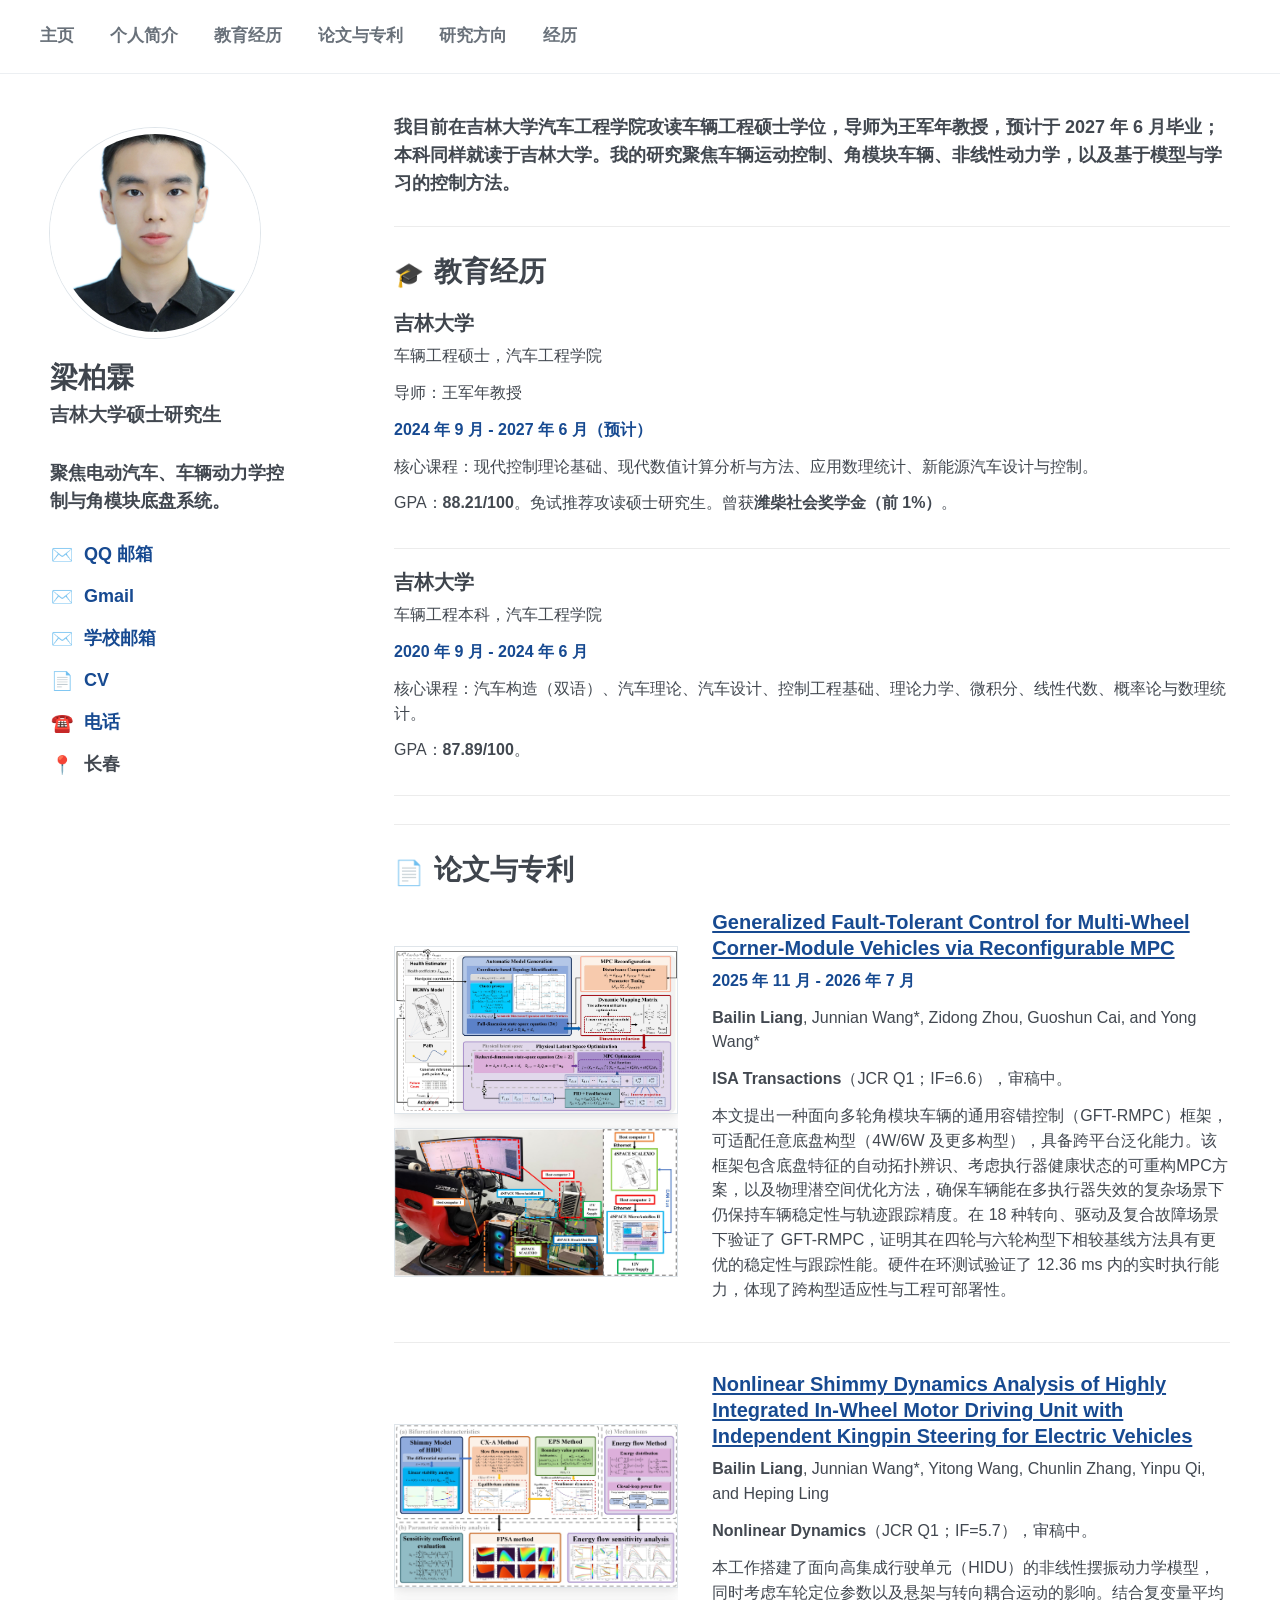
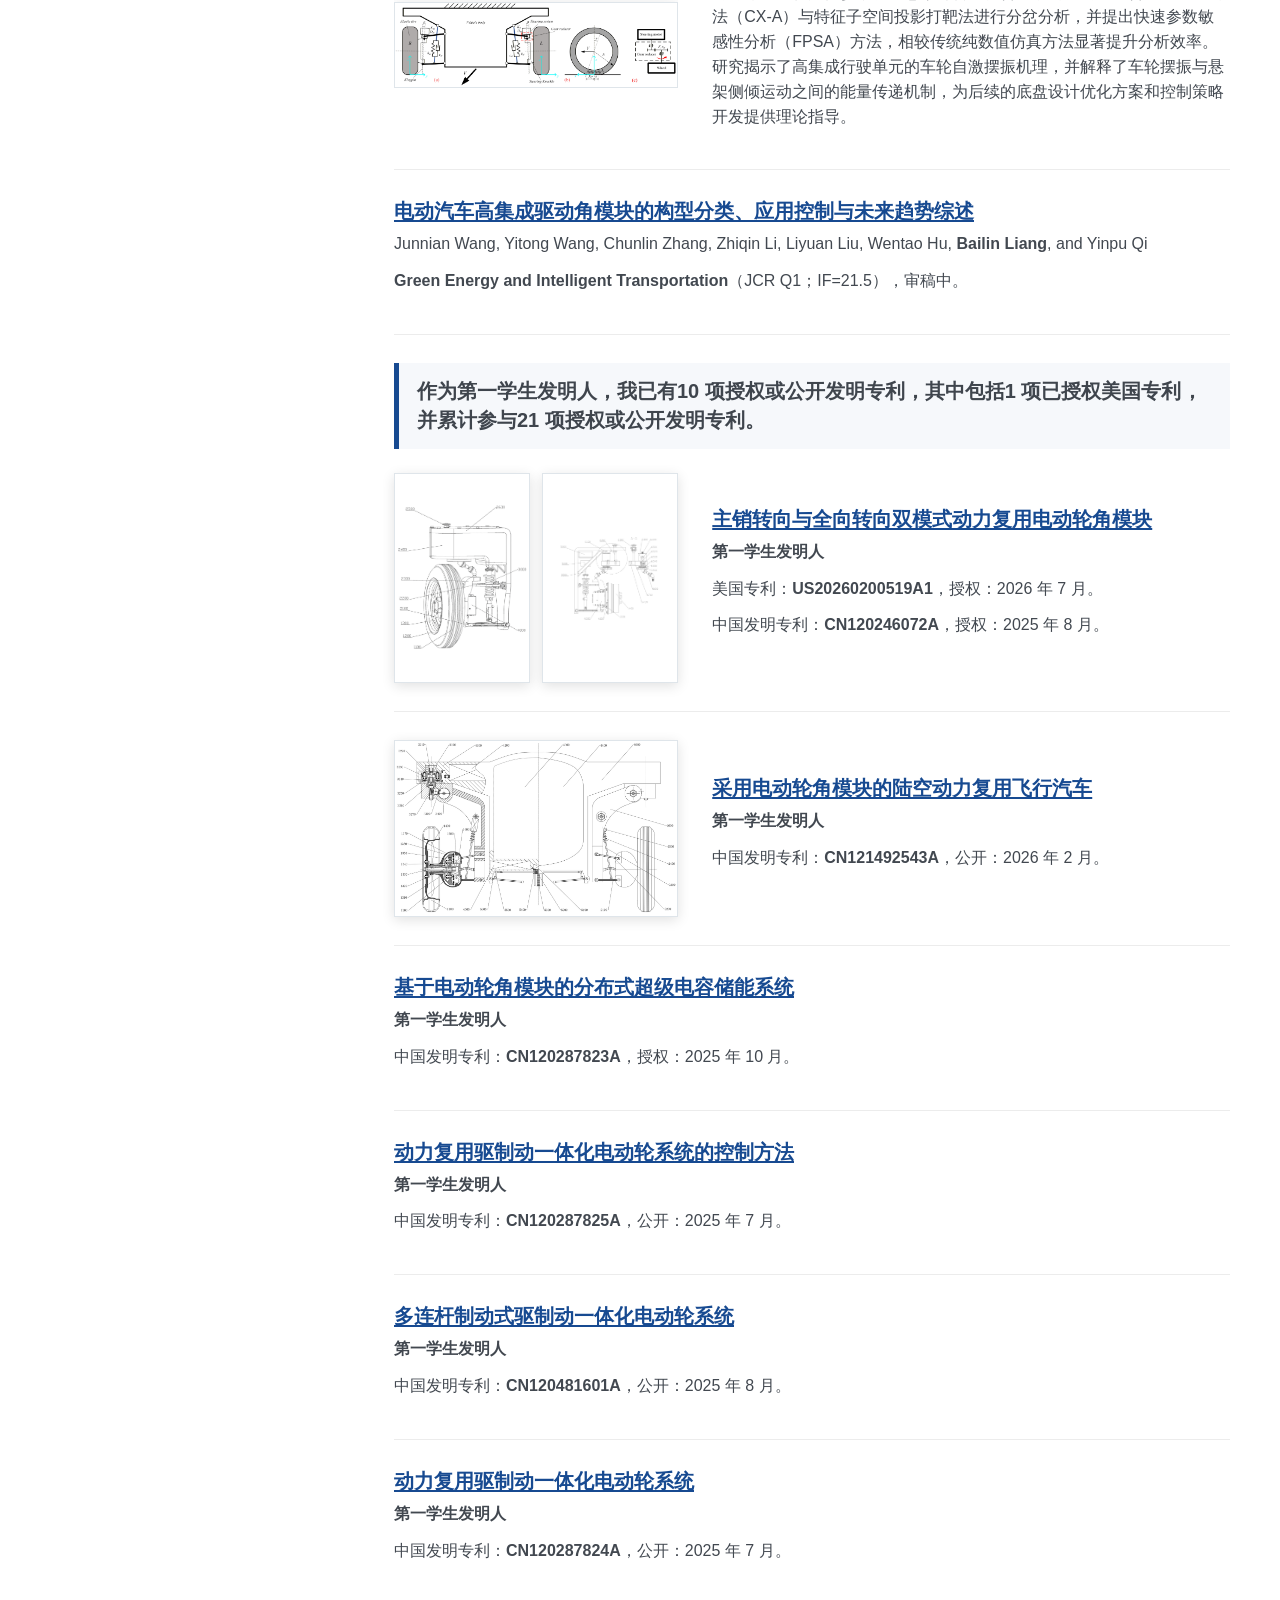
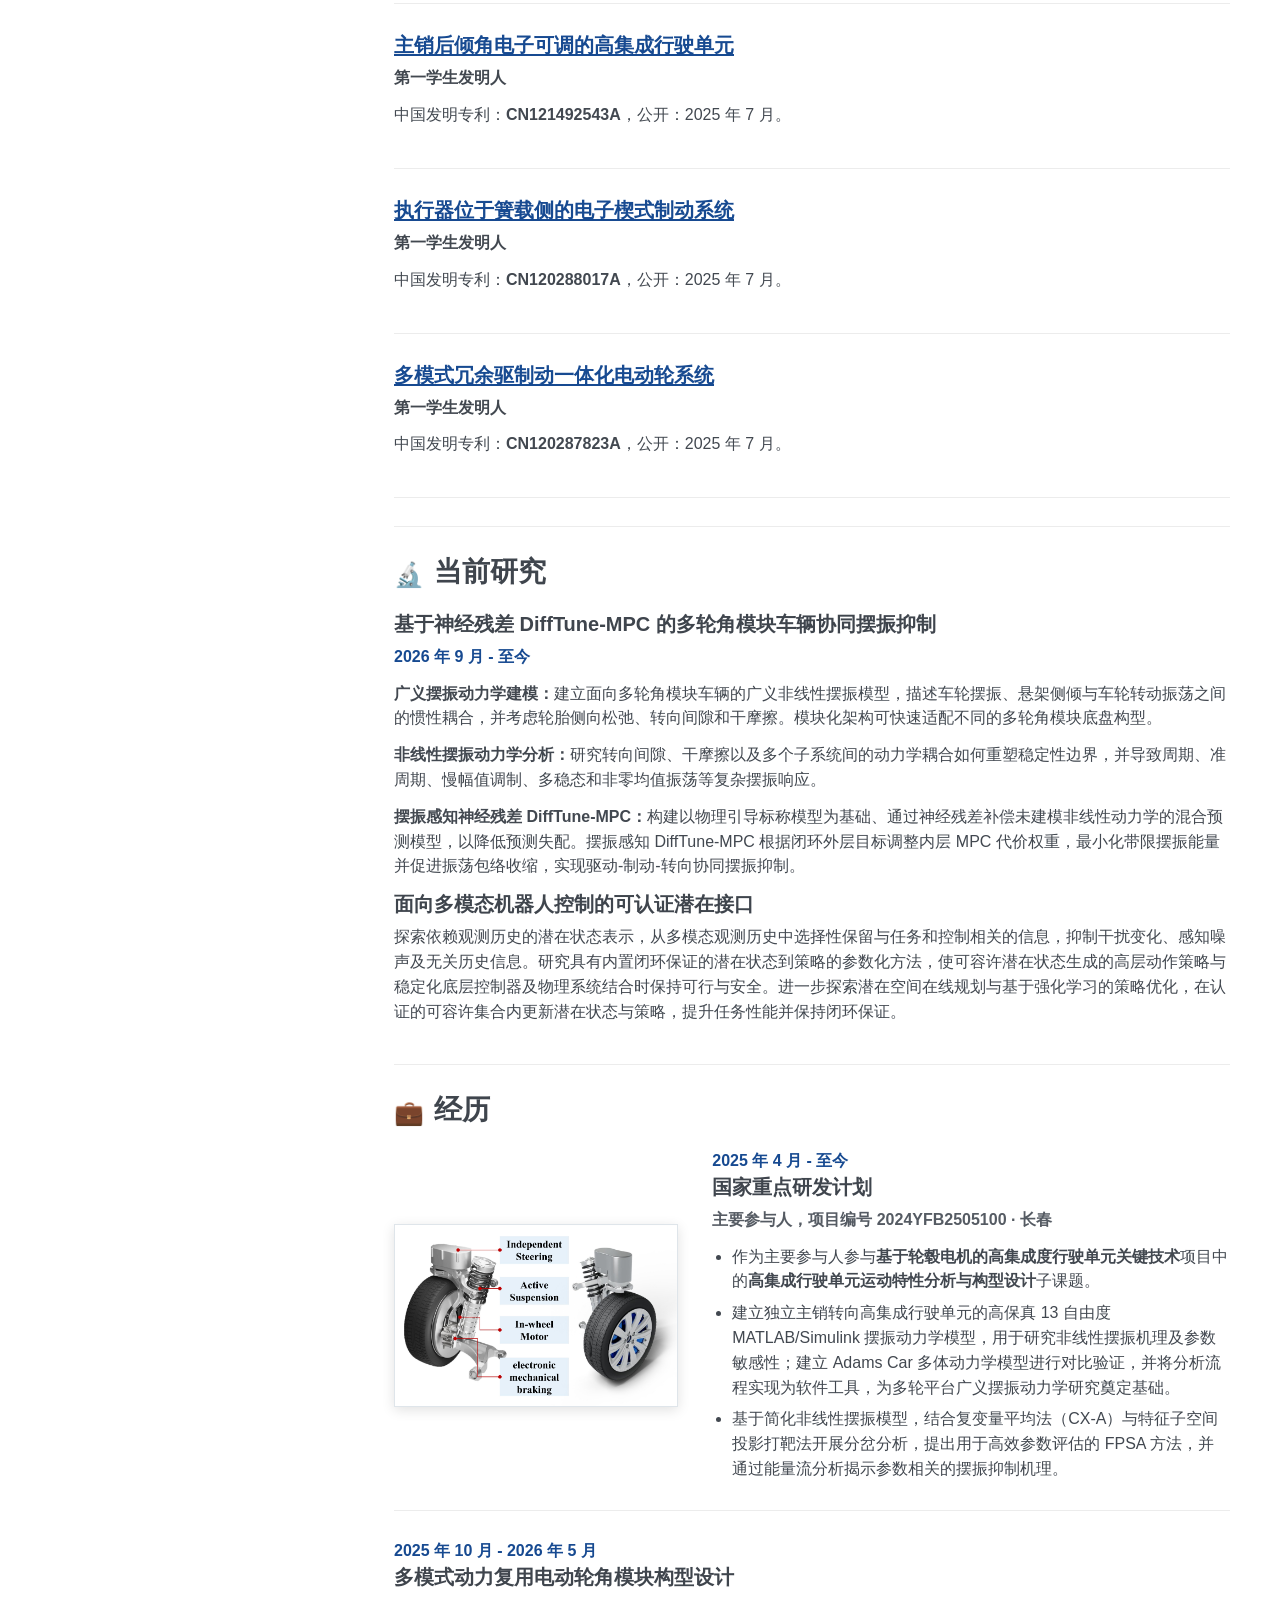
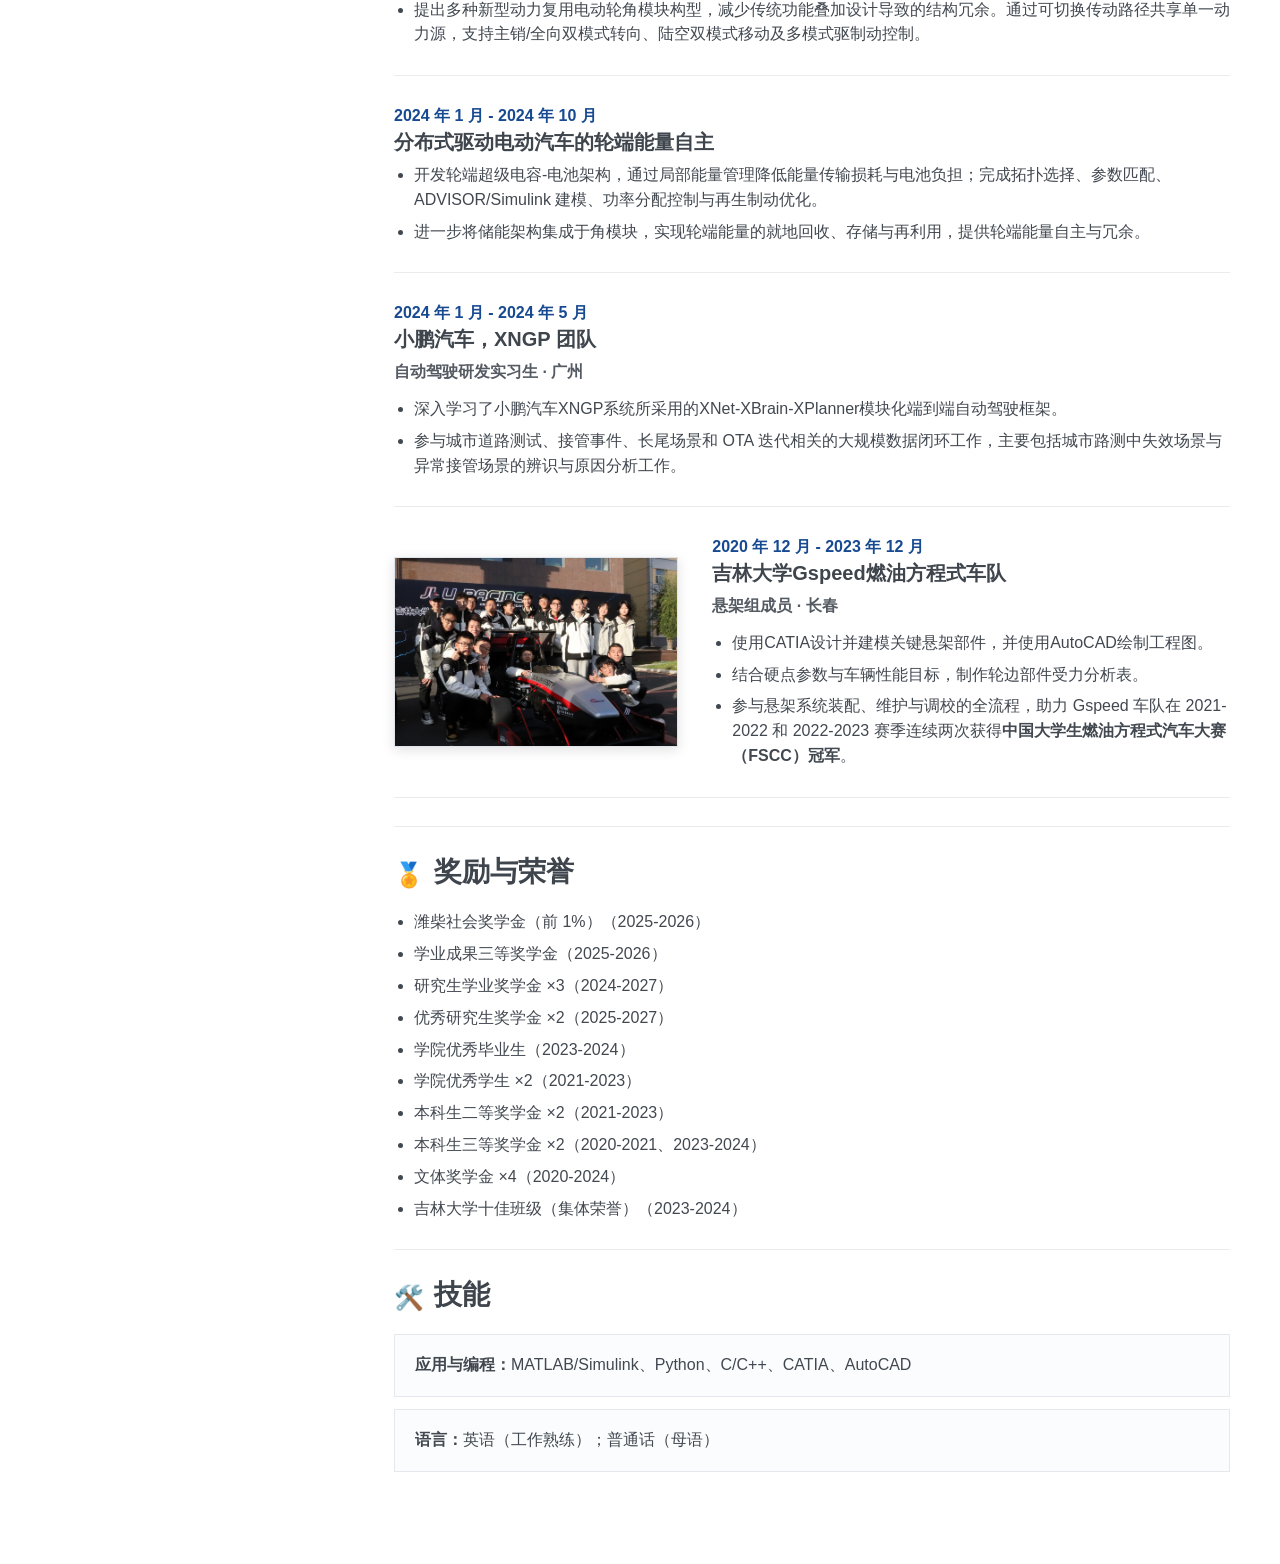
==== index_zh.html @ 4f9471bc "Sync Chinese homepage with formal CV" ====
<!DOCTYPE html>
<html lang="zh-CN">
<head>
  <meta charset="utf-8">
  <meta name="description" content="Bailin Liang 的中文学术简历">
  <meta name="keywords" content="梁柏霖, 吉林大学, 车辆工程, 电动汽车, 车辆动力学, 角模块, 运动控制">
  <meta name="viewport" content="width=device-width, initial-scale=1">
  <title>梁柏霖 - 中文简历</title>
  <link rel="stylesheet" type="text/css" href="stylesheet.css?v=experience-20260608">
</head>

<body>
  <nav class="top-nav" aria-label="主导航">
    <a class="nav-home" href="#">主页</a>
    <a href="#about">个人简介</a>
    <a href="#education">教育经历</a>
    <a href="#publications">论文与专利</a>
    <a href="#research">研究方向</a>
    <a href="#experience">经历</a>
  </nav>

  <main class="page-shell">
    <aside class="sidebar">
      <img class="profile-photo" src="photo/bailin_liang.png" alt="Bailin Liang 个人照片" data-image-slot="profile-photo">

      <h1>梁柏霖</h1>
      <p class="role">吉林大学硕士研究生</p>

      <p class="focus">
        聚焦电动汽车、车辆动力学控制与角模块底盘系统。
      </p>

      <ul class="contact-list">
        <li><span class="contact-icon">&#9993;&#65039;</span><a href="mailto:3114044747@qq.com">QQ 邮箱</a></li>
        <li><span class="contact-icon">&#9993;&#65039;</span><a href="mailto:sha593609@gmail.com">Gmail</a></li>
        <li><span class="contact-icon">&#9993;&#65039;</span><a href="mailto:liangbl24@jlu.edu.cn">学校邮箱</a></li>
        <li><span class="contact-icon">&#128196;</span><a href="Bailin_Liang_CV.pdf?v=20261029" target="_blank" rel="noopener">CV</a></li>
        <li><span class="contact-icon">&#9742;&#65039;</span><a href="tel:+8618038756869">电话</a></li>
        <li><span class="contact-icon">&#128205;</span>长春</li>
      </ul>
    </aside>

    <section class="content">
      <section id="about" class="intro-section">
        <p>
          我目前在吉林大学汽车工程学院攻读车辆工程硕士学位，导师为王军年教授，预计于 2027 年 6 月毕业；本科同样就读于吉林大学。我的研究聚焦车辆运动控制、角模块车辆、非线性动力学，以及基于模型与学习的控制方法。
        </p>
      </section>

      <section id="education" class="section-block">
        <h2><span class="section-icon">&#127891;</span>教育经历</h2>

        <div class="education-item">
          <h3>吉林大学</h3>
          <p>车辆工程硕士，汽车工程学院</p>
          <p>导师：王军年教授</p>
          <p class="timeline-date">2024 年 9 月 - 2027 年 6 月（预计）</p>
          <p>核心课程：现代控制理论基础、现代数值计算分析与方法、应用数理统计、新能源汽车设计与控制。</p>
          <p>
            GPA：<strong>88.21/100</strong>。免试推荐攻读硕士研究生。曾获<strong>潍柴社会奖学金（前 1%）</strong>。
          </p>
        </div>

        <div class="education-item">
          <h3>吉林大学</h3>
          <p>车辆工程本科，汽车工程学院</p>
          <p class="timeline-date">2020 年 9 月 - 2024 年 6 月</p>
          <p>核心课程：汽车构造（双语）、汽车理论、汽车设计、控制工程基础、理论力学、微积分、线性代数、概率论与数理统计。</p>
          <p>
            GPA：<strong>87.89/100</strong>。
          </p>
        </div>
      </section>

      <section id="publications" class="section-block">
        <h2><span class="section-icon">&#128196;</span>论文与专利</h2>

        <article class="publication-item">
          <div class="publication-media paper-figure-set" data-image-slot="paper-preview">
            <img class="media-asset paper-figure-primary" src="photo/Generalized Fault-Tolerant Control for Multi-Wheel Corner-Module Vehicles via Reconfigurable MPC1.jpg" alt="广义容错控制论文主图预览">
            <img class="media-asset paper-figure-secondary" src="photo/Generalized Fault-Tolerant Control for Multi-Wheel Corner-Module Vehicles via Reconfigurable MPC2.jpg" alt="广义容错控制论文辅助图预览">
          </div>
          <div class="publication-body">
            <h3>Generalized Fault-Tolerant Control for Multi-Wheel Corner-Module Vehicles via Reconfigurable MPC</h3>
            <p class="timeline-date">2025 年 11 月 - 2026 年 7 月</p>
            <p><strong>Bailin Liang</strong>, Junnian Wang*, Zidong Zhou, Guoshun Cai, and Yong Wang*</p>
            <p>
              <strong>ISA Transactions</strong>（JCR Q1；IF=6.6），审稿中。
            </p>
            <p>
              本文提出一种面向多轮角模块车辆的通用容错控制（GFT-RMPC）框架，可适配任意底盘构型（4W/6W 及更多构型），具备跨平台泛化能力。该框架包含底盘特征的自动拓扑辨识、考虑执行器健康状态的可重构MPC方案，以及物理潜空间优化方法，确保车辆能在多执行器失效的复杂场景下仍保持车辆稳定性与轨迹跟踪精度。在 18 种转向、驱动及复合故障场景下验证了 GFT-RMPC，证明其在四轮与六轮构型下相较基线方法具有更优的稳定性与跟踪性能。硬件在环测试验证了 12.36 ms 内的实时执行能力，体现了跨构型适应性与工程可部署性。
            </p>
          </div>
        </article>

        <article class="publication-item">
          <div class="publication-media paper-figure-set" data-image-slot="paper-preview-shimmy">
            <img class="media-asset paper-figure-primary" src="photo/Nonlinear Shimmy Analysis of Highly Integrated In-Wheel Motor Driving Unit with Independent Kingpin Steering for Electric Vehicles1.jpg" alt="非线性摆振分析论文主图预览">
            <img class="media-asset paper-figure-secondary" src="photo/Nonlinear Shimmy Analysis of Highly Integrated In-Wheel Motor Driving Unit with Independent Kingpin Steering for Electric Vehicles2.jpg" alt="非线性摆振分析论文辅助图预览">
          </div>
          <div class="publication-body">
            <h3>Nonlinear Shimmy Dynamics Analysis of Highly Integrated In-Wheel Motor Driving Unit with Independent Kingpin Steering for Electric Vehicles</h3>
            <p><strong>Bailin Liang</strong>, Junnian Wang*, Yitong Wang, Chunlin Zhang, Yinpu Qi, and Heping Ling</p>
            <p>
              <strong>Nonlinear Dynamics</strong>（JCR Q1；IF=5.7），审稿中。
            </p>
            <p>
              本工作搭建了面向高集成行驶单元（HIDU）的非线性摆振动力学模型，同时考虑车轮定位参数以及悬架与转向耦合运动的影响。结合复变量平均法（CX-A）与特征子空间投影打靶法进行分岔分析，并提出快速参数敏感性分析（FPSA）方法，相较传统纯数值仿真方法显著提升分析效率。研究揭示了高集成行驶单元的车轮自激摆振机理，并解释了车轮摆振与悬架侧倾运动之间的能量传递机制，为后续的底盘设计优化方案和控制策略开发提供理论指导。
            </p>
          </div>
        </article>

        <article class="publication-item text-only">
          <div class="publication-body">
            <h3>电动汽车高集成驱动角模块的构型分类、应用控制与未来趋势综述</h3>
            <p>Junnian Wang, Yitong Wang, Chunlin Zhang, Zhiqin Li, Liyuan Liu, Wentao Hu, <strong>Bailin Liang</strong>, and Yinpu Qi</p>
            <p>
              <strong>Green Energy and Intelligent Transportation</strong>（JCR Q1；IF=21.5），审稿中。
            </p>
          </div>
        </article>

        <p class="patent-highlight">
          作为<strong>第一学生发明人</strong>，我已有<strong>10 项授权或公开发明专利</strong>，其中包括<strong>1 项已授权美国专利</strong>，
          并累计参与<strong>21 项授权或公开发明专利</strong>。
        </p>

        <article class="publication-item">
          <div class="publication-media patent-figure-pair" data-image-slot="patent-wheel-module">
            <img class="media-asset" src="photo/patent1.png" alt="主销转向与全向转向双模式动力复用电动轮角模块专利图">
            <img class="media-asset" src="photo/patent1_1.jpg" alt="主销转向与全向转向双模式动力复用电动轮角模块专利辅助图">
          </div>
          <div class="publication-body">
            <h3>主销转向与全向转向双模式动力复用电动轮角模块</h3>
            <p><strong>第一学生发明人</strong></p>
            <p>美国专利：<strong>US20260200519A1</strong>，授权：2026 年 7 月。</p>
            <p>中国发明专利：<strong>CN120246072A</strong>，授权：2025 年 8 月。</p>
          </div>
        </article>

        <article class="publication-item">
          <img class="publication-media media-asset" src="photo/patent2_web.jpg" alt="采用电动轮角模块的陆空动力复用飞行汽车专利图" data-image-slot="patent-corner-module">
          <div class="publication-body">
            <h3>采用电动轮角模块的陆空动力复用飞行汽车</h3>
            <p><strong>第一学生发明人</strong></p>
            <p>中国发明专利：<strong>CN121492543A</strong>，公开：2026 年 2 月。</p>
          </div>
        </article>
        <article class="publication-item text-only">
          <div class="publication-body">
            <h3>基于电动轮角模块的分布式超级电容储能系统</h3>
            <p><strong>第一学生发明人</strong></p>
            <p>中国发明专利：<strong>CN120287823A</strong>，授权：2025 年 10 月。</p>
          </div>
        </article>

        <article class="publication-item text-only">
          <div class="publication-body">
            <h3>动力复用驱制动一体化电动轮系统的控制方法</h3>
            <p><strong>第一学生发明人</strong></p>
            <p>中国发明专利：<strong>CN120287825A</strong>，公开：2025 年 7 月。</p>
          </div>
        </article>

        <article class="publication-item text-only">
          <div class="publication-body">
            <h3>多连杆制动式驱制动一体化电动轮系统</h3>
            <p><strong>第一学生发明人</strong></p>
            <p>中国发明专利：<strong>CN120481601A</strong>，公开：2025 年 8 月。</p>
          </div>
        </article>

        <article class="publication-item text-only">
          <div class="publication-body">
            <h3>动力复用驱制动一体化电动轮系统</h3>
            <p><strong>第一学生发明人</strong></p>
            <p>中国发明专利：<strong>CN120287824A</strong>，公开：2025 年 7 月。</p>
          </div>
        </article>

        <article class="publication-item text-only">
          <div class="publication-body">
            <h3>主销后倾角电子可调的高集成行驶单元</h3>
            <p><strong>第一学生发明人</strong></p>
            <p>中国发明专利：<strong>CN121492543A</strong>，公开：2025 年 7 月。</p>
          </div>
        </article>

        <article class="publication-item text-only">
          <div class="publication-body">
            <h3>执行器位于簧载侧的电子楔式制动系统</h3>
            <p><strong>第一学生发明人</strong></p>
            <p>中国发明专利：<strong>CN120288017A</strong>，公开：2025 年 7 月。</p>
          </div>
        </article>

        <article class="publication-item text-only">
          <div class="publication-body">
            <h3>多模式冗余驱制动一体化电动轮系统</h3>
            <p><strong>第一学生发明人</strong></p>
            <p>中国发明专利：<strong>CN120287823A</strong>，公开：2025 年 7 月。</p>
          </div>
        </article>
      </section>

      <section id="research" class="section-block">
        <h2><span class="section-icon">&#128300;</span>当前研究</h2>
        <article class="research-feature text-only">
          <div class="research-body">
            <article class="research-entry">
              <h3>基于神经残差 DiffTune-MPC 的多轮角模块车辆协同摆振抑制</h3>
              <p class="timeline-date">2026 年 9 月 - 至今</p>
              <p><strong>广义摆振动力学建模：</strong>建立面向多轮角模块车辆的广义非线性摆振模型，描述车轮摆振、悬架侧倾与车轮转动振荡之间的惯性耦合，并考虑轮胎侧向松弛、转向间隙和干摩擦。模块化架构可快速适配不同的多轮角模块底盘构型。</p>
              <p><strong>非线性摆振动力学分析：</strong>研究转向间隙、干摩擦以及多个子系统间的动力学耦合如何重塑稳定性边界，并导致周期、准周期、慢幅值调制、多稳态和非零均值振荡等复杂摆振响应。</p>
              <p><strong>摆振感知神经残差 DiffTune-MPC：</strong>构建以物理引导标称模型为基础、通过神经残差补偿未建模非线性动力学的混合预测模型，以降低预测失配。摆振感知 DiffTune-MPC 根据闭环外层目标调整内层 MPC 代价权重，最小化带限摆振能量并促进振荡包络收缩，实现驱动-制动-转向协同摆振抑制。</p>
            </article>

            <article class="research-entry">
              <h3>面向多模态机器人控制的可认证潜在接口</h3>
              <p>
                探索依赖观测历史的潜在状态表示，从多模态观测历史中选择性保留与任务和控制相关的信息，抑制干扰变化、感知噪声及无关历史信息。研究具有内置闭环保证的潜在状态到策略的参数化方法，使可容许潜在状态生成的高层动作策略与稳定化底层控制器及物理系统结合时保持可行与安全。进一步探索潜在空间在线规划与基于强化学习的策略优化，在认证的可容许集合内更新潜在状态与策略，提升任务性能并保持闭环保证。
              </p>
            </article>
          </div>
        </article>
      </section>

      <section id="experience" class="section-block">
        <h2><span class="section-icon">&#128188;</span>经历</h2>

        <article class="experience-item">
          <img class="experience-media media-asset" src="photo/National Key R&D Program of China.jpg" alt="国家重点研发计划项目预览图" data-image-slot="key-rd-project">
          <div class="experience-body">
            <div class="timeline-date">2025 年 4 月 - 至今</div>
            <h3>国家重点研发计划</h3>
            <p class="role-line">主要参与人，项目编号 2024YFB2505100 · 长春</p>
            <ul class="experience-list">
              <li>作为主要参与人参与<strong>基于轮毂电机的高集成度行驶单元关键技术</strong>项目中的<strong>高集成行驶单元运动特性分析与构型设计</strong>子课题。</li>
              <li>建立独立主销转向高集成行驶单元的高保真 13 自由度 MATLAB/Simulink 摆振动力学模型，用于研究非线性摆振机理及参数敏感性；建立 Adams Car 多体动力学模型进行对比验证，并将分析流程实现为软件工具，为多轮平台广义摆振动力学研究奠定基础。</li>
              <li>基于简化非线性摆振模型，结合复变量平均法（CX-A）与特征子空间投影打靶法开展分岔分析，提出用于高效参数评估的 FPSA 方法，并通过能量流分析揭示参数相关的摆振抑制机理。</li>
            </ul>
          </div>
        </article>

        <article class="experience-item text-only">
          <div class="experience-body">
            <div class="timeline-date">2025 年 10 月 - 2026 年 5 月</div>
            <h3>多模式动力复用电动轮角模块构型设计</h3>
            <ul class="experience-list">
              <li>提出多种新型动力复用电动轮角模块构型，减少传统功能叠加设计导致的结构冗余。通过可切换传动路径共享单一动力源，支持主销/全向双模式转向、陆空双模式移动及多模式驱制动控制。</li>
            </ul>
          </div>
        </article>

        <article class="experience-item text-only">
          <div class="experience-body">
            <div class="timeline-date">2024 年 1 月 - 2024 年 10 月</div>
            <h3>分布式驱动电动汽车的轮端能量自主</h3>
            <ul class="experience-list">
              <li>开发轮端超级电容-电池架构，通过局部能量管理降低能量传输损耗与电池负担；完成拓扑选择、参数匹配、ADVISOR/Simulink 建模、功率分配控制与再生制动优化。</li>
              <li>进一步将储能架构集成于角模块，实现轮端能量的就地回收、存储与再利用，提供轮端能量自主与冗余。</li>
            </ul>
          </div>
        </article>

        <article class="experience-item text-only">
          <div class="experience-body">
            <div class="timeline-date">2024 年 1 月 - 2024 年 5 月</div>
            <h3>小鹏汽车，XNGP 团队</h3>
            <p class="role-line">自动驾驶研发实习生 · 广州</p>
            <ul class="experience-list">
              <li>深入学习了小鹏汽车XNGP系统所采用的XNet-XBrain-XPlanner模块化端到端自动驾驶框架。</li>
              <li>参与城市道路测试、接管事件、长尾场景和 OTA 迭代相关的大规模数据闭环工作，主要包括城市路测中失效场景与异常接管场景的辨识与原因分析工作。</li>
            </ul>
          </div>
        </article>

        <article class="experience-item">
          <img class="experience-media media-asset" src="photo/Gspeed Formula Racing Team of JLU.jpg" alt="吉林大学 Gspeed 方程式赛车队" data-image-slot="formula-student">
          <div class="experience-body">
            <div class="timeline-date">2020 年 12 月 - 2023 年 12 月</div>
            <h3>吉林大学Gspeed燃油方程式车队</h3>
            <p class="role-line">悬架组成员 · 长春</p>
            <ul class="experience-list">
              <li>使用CATIA设计并建模关键悬架部件，并使用AutoCAD绘制工程图。</li>
              <li>结合硬点参数与车辆性能目标，制作轮边部件受力分析表。</li>
              <li>参与悬架系统装配、维护与调校的全流程，助力 Gspeed 车队在 2021-2022 和 2022-2023 赛季连续两次获得<strong>中国大学生燃油方程式汽车大赛（FSCC）冠军</strong>。</li>
            </ul>
          </div>
        </article>
      </section>

      <section id="awards" class="section-block">
        <h2><span class="section-icon">🏅</span>奖励与荣誉</h2>
        <ul class="experience-list">
          <li>潍柴社会奖学金（前 1%）（2025-2026）</li>
          <li>学业成果三等奖学金（2025-2026）</li>
          <li>研究生学业奖学金 ×3（2024-2027）</li>
          <li>优秀研究生奖学金 ×2（2025-2027）</li>
          <li>学院优秀毕业生（2023-2024）</li>
          <li>学院优秀学生 ×2（2021-2023）</li>
          <li>本科生二等奖学金 ×2（2021-2023）</li>
          <li>本科生三等奖学金 ×2（2020-2021、2023-2024）</li>
          <li>文体奖学金 ×4（2020-2024）</li>
          <li>吉林大学十佳班级（集体荣誉）（2023-2024）</li>
        </ul>
      </section>

      <section id="skills" class="section-block">
        <h2><span class="section-icon">&#128736;&#65039;</span>技能</h2>
        <ul class="skill-grid">
          <li><strong>应用与编程：</strong>MATLAB/Simulink、Python、C/C++、CATIA、AutoCAD</li>
          <li><strong>语言：</strong>英语（工作熟练）；普通话（母语）</li>
        </ul>
      </section>


    </section>
  </main>
</body>
</html>
---- stylesheet.css ----
* {
  box-sizing: border-box;
}

html {
  scroll-behavior: smooth;
}

body {
  margin: 0;
  color: #424850;
  background: #ffffff;
  font-family: Lato, Verdana, Helvetica, Arial, sans-serif;
  font-size: 16px;
  line-height: 1.55;
}

a {
  color: #174a91;
  text-decoration: none;
}

a:focus,
a:hover {
  color: #b15f16;
}

strong {
  font-weight: 700;
}

p {
  margin: 0 0 12px;
}

.top-nav {
  position: sticky;
  top: 0;
  z-index: 10;
  display: flex;
  align-items: center;
  gap: 36px;
  min-height: 74px;
  padding: 0 max(40px, calc((100vw - 1320px) / 2));
  border-bottom: 1px solid #eceff2;
  background: rgba(255, 255, 255, 0.96);
  backdrop-filter: blur(8px);
}

.top-nav a {
  color: #69717a;
  font-size: 17px;
  font-weight: 700;
  white-space: nowrap;
}

.top-nav a:hover {
  color: #174a91;
}

.page-shell {
  display: grid;
  grid-template-columns: 260px minmax(0, 1fr);
  gap: 84px;
  width: min(1180px, calc(100% - 80px));
  margin: 38px auto 64px;
}

.sidebar {
  padding-top: 16px;
}

.profile-photo {
  display: block;
  width: 210px;
  height: 210px;
  margin: 0 0 24px;
  border: 6px solid #ffffff;
  border-radius: 50%;
  box-shadow: 0 0 0 1px #dfe5ea;
  object-fit: cover;
  object-position: 50% 30%;
  transform: scale(1.0)
}

.placeholder-photo,
.image-placeholder {
  color: #174a91;
  background:
    linear-gradient(135deg, rgba(23, 74, 145, 0.08), rgba(177, 95, 22, 0.08)),
    repeating-linear-gradient(45deg, #f6f8fb 0, #f6f8fb 10px, #eef2f6 10px, #eef2f6 20px);
  text-align: center;
  font-weight: 700;
}

.placeholder-photo span {
  max-width: 120px;
  font-size: 18px;
  line-height: 1.25;
}

.sidebar h1 {
  margin: 0 0 6px;
  color: #3f454d;
  font-size: 28px;
  line-height: 1.15;
}

.role {
  margin-bottom: 30px;
  font-size: 19px;
  font-weight: 700;
}

.focus {
  max-width: 235px;
  margin-bottom: 26px;
  font-size: 18px;
  font-weight: 700;
}

.contact-list {
  display: grid;
  gap: 14px;
  margin: 0;
  padding: 0;
  list-style: none;
  font-size: 18px;
  font-weight: 700;
}

.contact-list li {
  display: flex;
  align-items: center;
  gap: 10px;
}

.contact-icon {
  width: 24px;
  text-align: center;
  line-height: 1;
  flex: 0 0 auto;
}

.content {
  min-width: 0;
}

.intro-section {
  max-width: 920px;
  margin-bottom: 28px;
  padding-top: 2px;
  font-size: 18px;
  font-weight: 700;
}

.phd-opportunity,
.phd-opportunity a {
  color: #c62828;
}

.section-block {
  padding: 28px 0;
  border-top: 1px solid #ececec;
}

.section-block h2 {
  margin: 0 0 22px;
  color: #3f454d;
  font-size: 28px;
  line-height: 1.2;
}

.section-icon {
  display: inline-block;
  width: 34px;
  margin-right: 6px;
  font-size: 24px;
  line-height: 1;
  vertical-align: -2px;
}

.section-block h3 {
  margin: 0 0 8px;
  color: #3f454d;
  font-size: 20px;
  line-height: 1.3;
}

.news-list,
.compact-list {
  display: grid;
  gap: 8px;
  margin: 0;
  padding-left: 20px;
}

.research-feature,
.publication-item,
.experience-item {
  display: grid;
  grid-template-columns: minmax(240px, 34%) minmax(0, 1fr);
  gap: 34px;
  align-items: center;
  padding: 0 0 28px;
  margin-bottom: 28px;
  border-bottom: 1px solid #ececec;
}

.research-feature {
  border-bottom: 0;
  margin-bottom: 0;
  padding-bottom: 0;
}

.research-feature.text-only,
.publication-item.text-only {
  grid-template-columns: 1fr;
}

.research-status {
  display: inline-block;
  margin-left: 8px;
  font-size: 0.68em;
  font-weight: 500;
  color: #6b7280;
  vertical-align: middle;
}

.publication-item:last-child,
.experience-item:last-child {
  margin-bottom: 0;
}

.image-placeholder {
  display: grid;
  min-height: 210px;
  place-items: center;
  border: 1px solid #dfe5ea;
  box-shadow: 0 3px 12px rgba(0, 0, 0, 0.12);
}

.media-asset {
  display: block;
  width: 100%;
  height: auto;
  border: 1px solid #dfe5ea;
  box-shadow: 0 3px 12px rgba(0, 0, 0, 0.12);
  object-fit: contain;
  background: #ffffff;
}

.paper-figure-set {
  display: grid;
  gap: 14px;
  align-items: start;
  width: 100%;
  max-width: 100%;
  overflow: hidden;
}

.paper-figure-primary {
  width: 100%;
}

.paper-figure-secondary {
  width: 100%;
  justify-self: stretch;
}

.patent-figure-pair {
  display: grid;
  grid-template-columns: repeat(2, minmax(0, 1fr));
  gap: 12px;
  align-items: stretch;
}

.patent-figure-pair .media-asset {
  height: 210px;
  object-fit: contain;
}

.corner-module-intro {
  margin: 0;
  font-size: 17px;
}

.corner-module-summary {
  display: grid;
  grid-template-columns: minmax(0, 1fr) minmax(280px, 40%);
  gap: 34px;
  align-items: center;
  margin-bottom: 24px;
}

.corner-module-static {
  width: 100%;
}

.corner-module-motion-grid {
  display: grid;
  grid-template-columns: repeat(4, minmax(0, 1fr));
  gap: 16px;
}

.corner-module-motion-grid figure {
  margin: 0;
  text-align: center;
}

.corner-module-motion-grid img {
  display: block;
  width: 100%;
  aspect-ratio: 1 / 1;
  object-fit: contain;
  background: #ffffff;
  border: 1px solid #eceff2;
}

.corner-module-motion-grid figcaption {
  margin-top: 7px;
  color: #5f6670;
  font-size: 14px;
  font-weight: 600;
}

.pdf-preview {
  aspect-ratio: 4 / 3;
  background: #f6f8fb;
}

.document-preview {
  display: grid;
  min-height: 210px;
  place-items: center;
  border: 1px solid #dfe5ea;
  color: #174a91;
  background:
    linear-gradient(135deg, rgba(23, 74, 145, 0.08), rgba(177, 95, 22, 0.08)),
    repeating-linear-gradient(45deg, #f6f8fb 0, #f6f8fb 10px, #eef2f6 10px, #eef2f6 20px);
  box-shadow: 0 3px 12px rgba(0, 0, 0, 0.12);
  font-size: 18px;
  font-weight: 700;
  text-align: center;
}

.image-placeholder span {
  max-width: 190px;
  padding: 0 16px;
  font-size: 18px;
  line-height: 1.25;
}

.publication-body h3 {
  color: #174a91;
  text-decoration: underline;
  text-underline-offset: 2px;
  overflow-wrap: anywhere;
}

.links {
  color: #174a91;
  font-weight: 700;
}

.patent-list {
  margin-top: 2px;
}

.patent-highlight {
  margin: 18px 0 24px;
  padding: 14px 18px;
  border-left: 5px solid #174a91;
  background: #f6f8fb;
  color: #3f454d;
  font-size: 20px;
  font-weight: 700;
  line-height: 1.45;
}

.education-item {
  padding-bottom: 20px;
  margin-bottom: 20px;
  border-bottom: 1px solid #ececec;
}

.education-item:last-child {
  margin-bottom: 0;
}

.timeline-date {
  color: #174a91;
  font-weight: 700;
}

.role-line {
  color: #555b63;
  font-weight: 700;
}

.experience-list {
  display: grid;
  gap: 7px;
  margin: 0;
  padding-left: 20px;
}

.experience-item.text-only {
  grid-template-columns: 1fr;
}

.skill-grid {
  display: grid;
  gap: 12px;
  margin: 0;
  padding: 0;
  list-style: none;
}

.skill-grid li,
.proposal-card {
  padding: 18px 20px;
  border: 1px solid #e5e9ee;
  background: #fbfcfd;
}

.proposal-card h3 {
  color: #174a91;
}

.site-footer {
  padding-top: 28px;
  color: #8a8f96;
  font-size: 13px;
  text-align: right;
}

@media (max-width: 900px) {
  .top-nav {
    gap: 18px;
    min-height: auto;
    padding: 14px 20px;
    overflow-x: auto;
  }

  .top-nav a {
    font-size: 15px;
  }

  .page-shell {
    grid-template-columns: 1fr;
    gap: 32px;
    width: min(100% - 32px, 680px);
    margin-top: 24px;
  }

  .sidebar {
    text-align: center;
  }

  .profile-photo {
    width: 180px;
    height: 180px;
    margin-right: auto;
    margin-left: auto;
  }

  .focus {
    max-width: none;
    margin-right: auto;
    margin-left: auto;
  }

  .contact-list {
    justify-items: center;
  }

  .intro-section {
    font-size: 17px;
  }

  .research-feature,
  .publication-item,
  .experience-item {
    grid-template-columns: 1fr;
    gap: 16px;
  }

  .paper-figure-secondary {
    width: 100%;
  }

  .patent-figure-pair {
    grid-template-columns: repeat(2, minmax(0, 1fr));
    gap: 10px;
  }

  .patent-figure-pair .media-asset {
    height: 180px;
  }

  .corner-module-motion-grid {
    grid-template-columns: repeat(2, minmax(0, 1fr));
    gap: 14px 10px;
  }

  .corner-module-summary {
    grid-template-columns: 1fr;
    gap: 18px;
    margin-bottom: 20px;
  }

  .image-placeholder {
    min-height: 220px;
  }
}
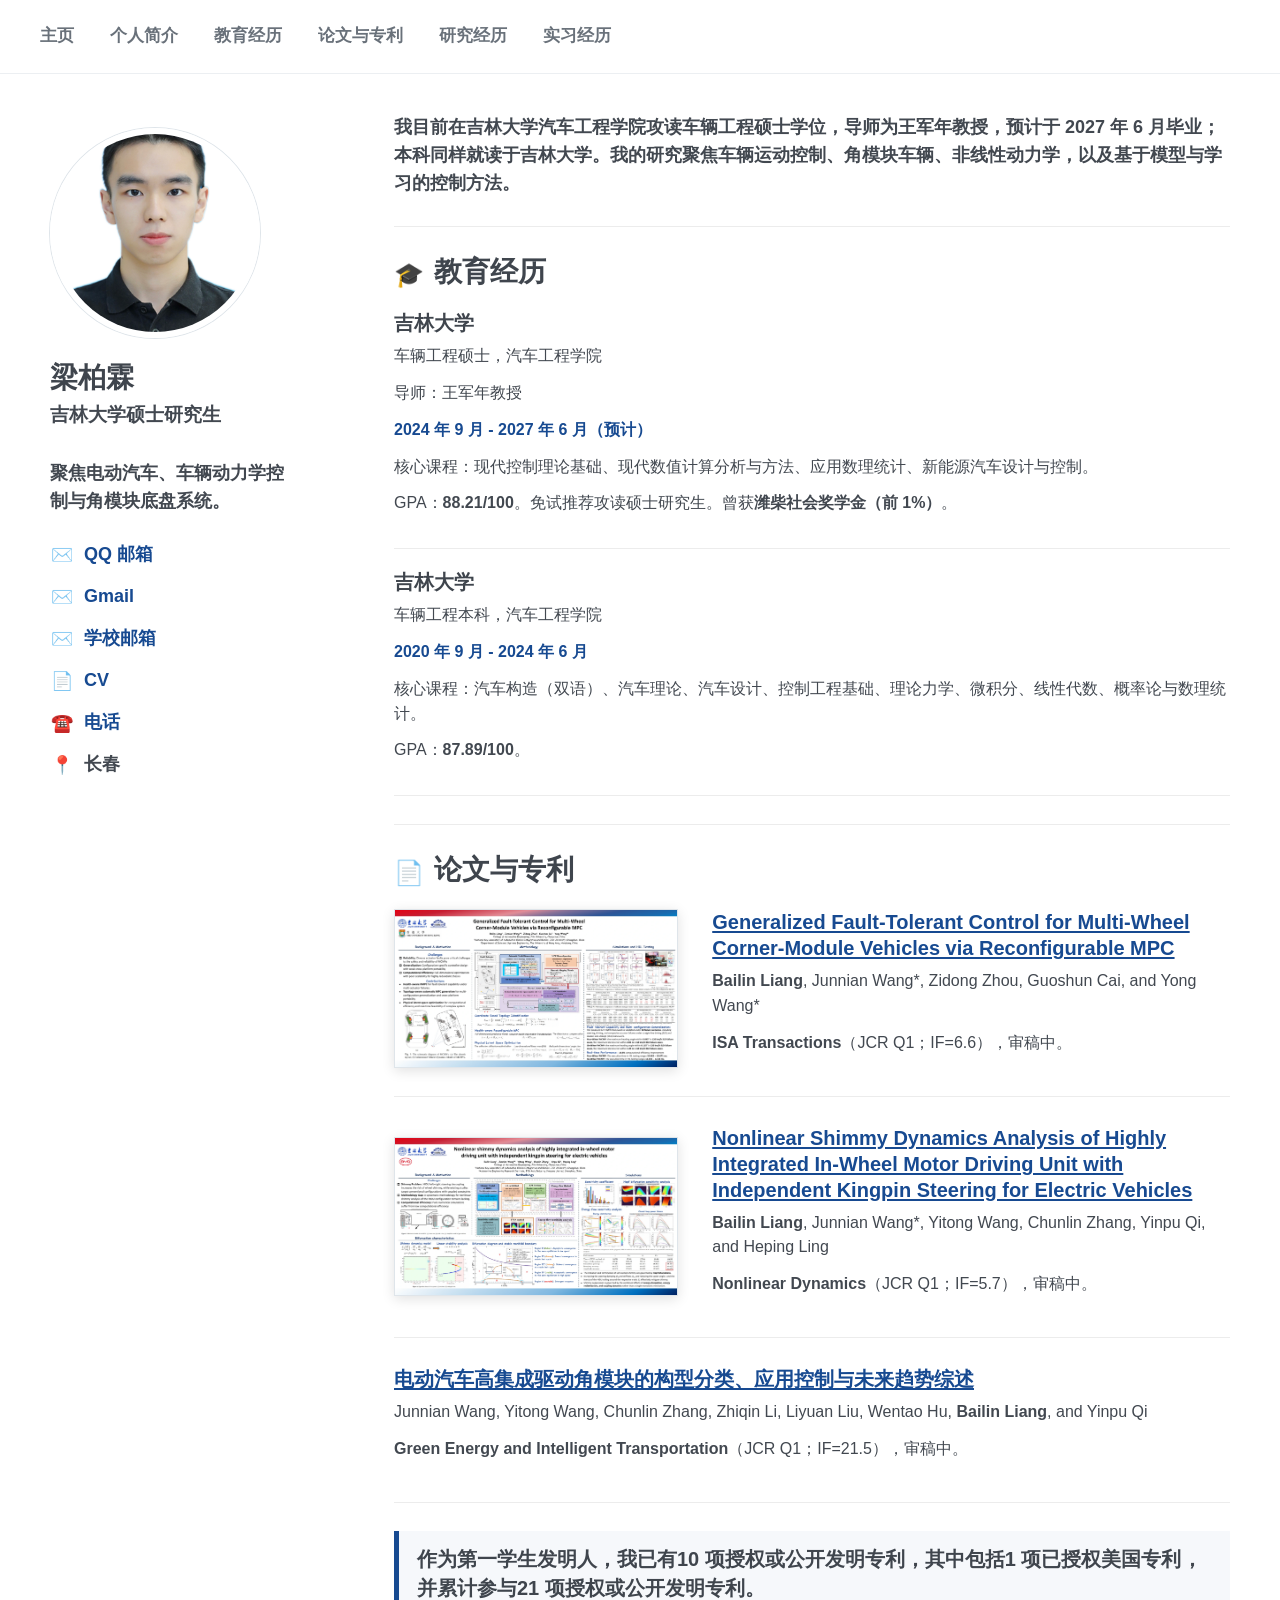
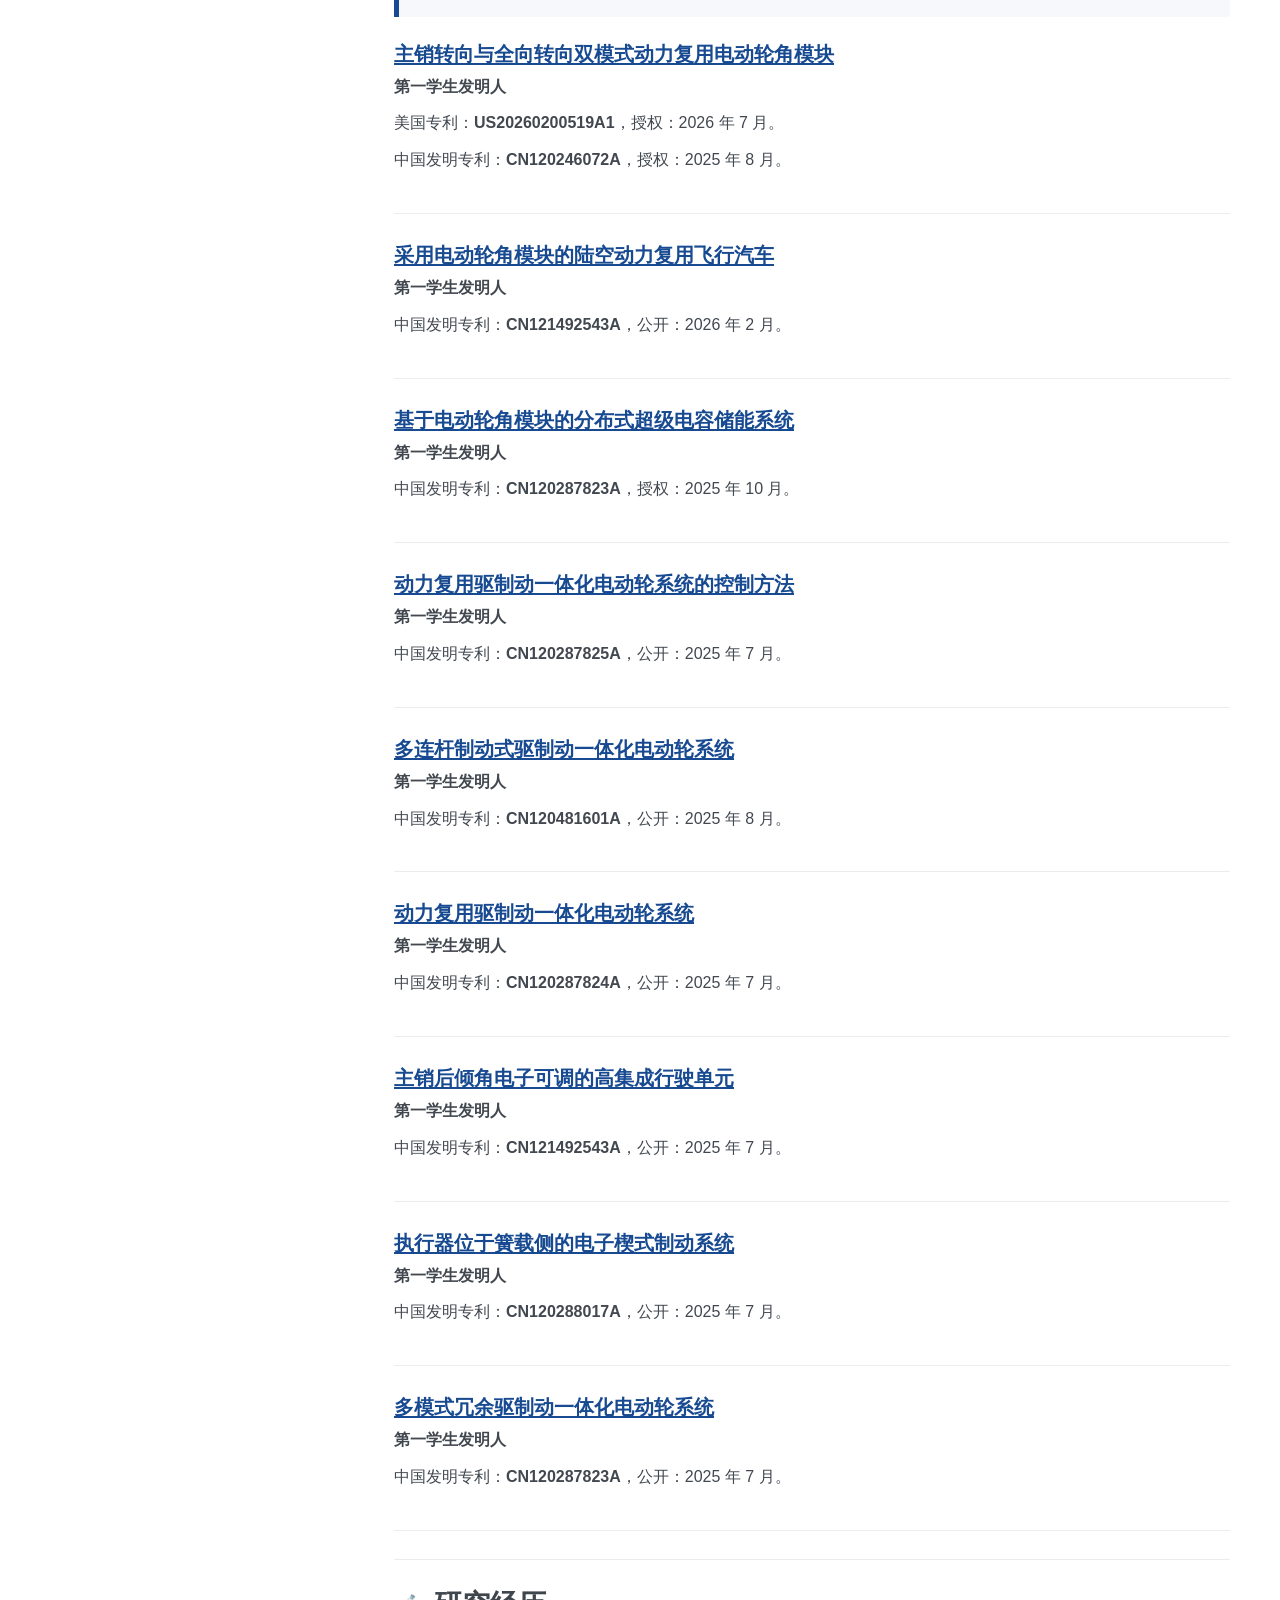
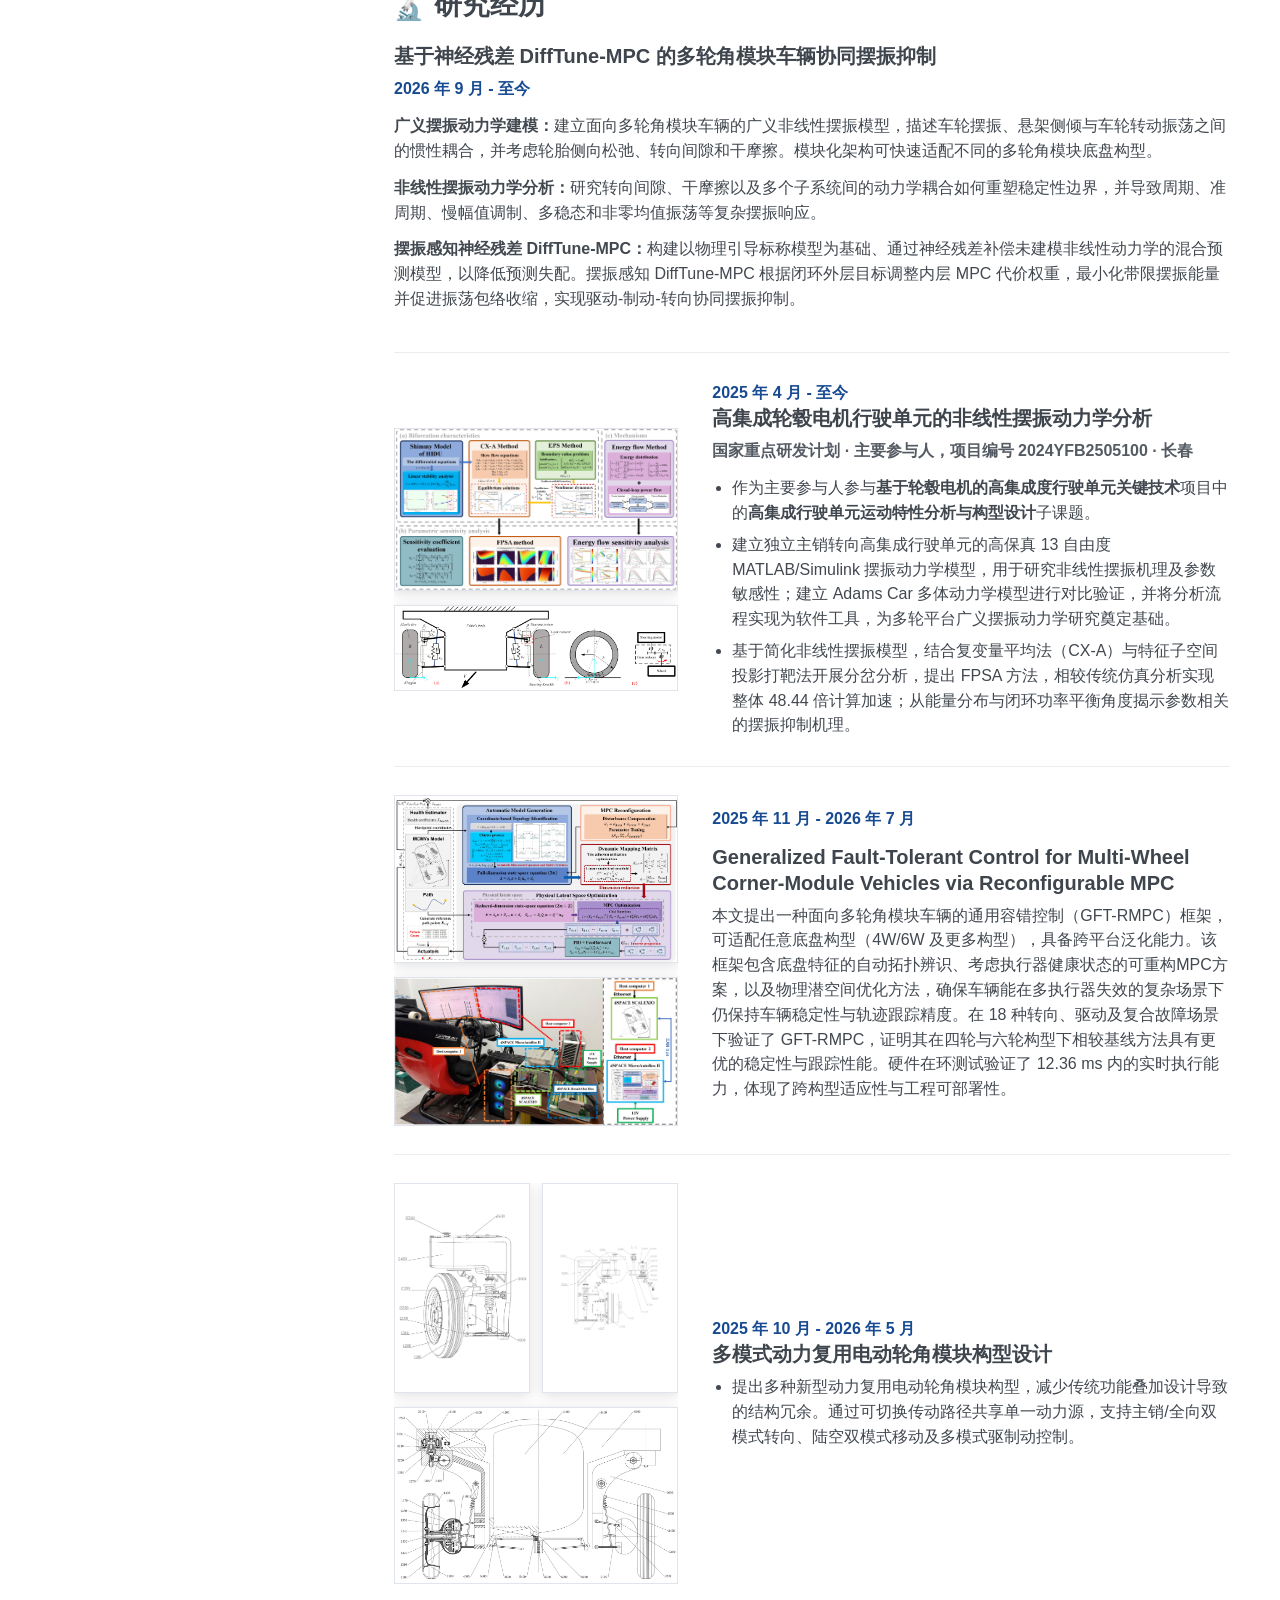
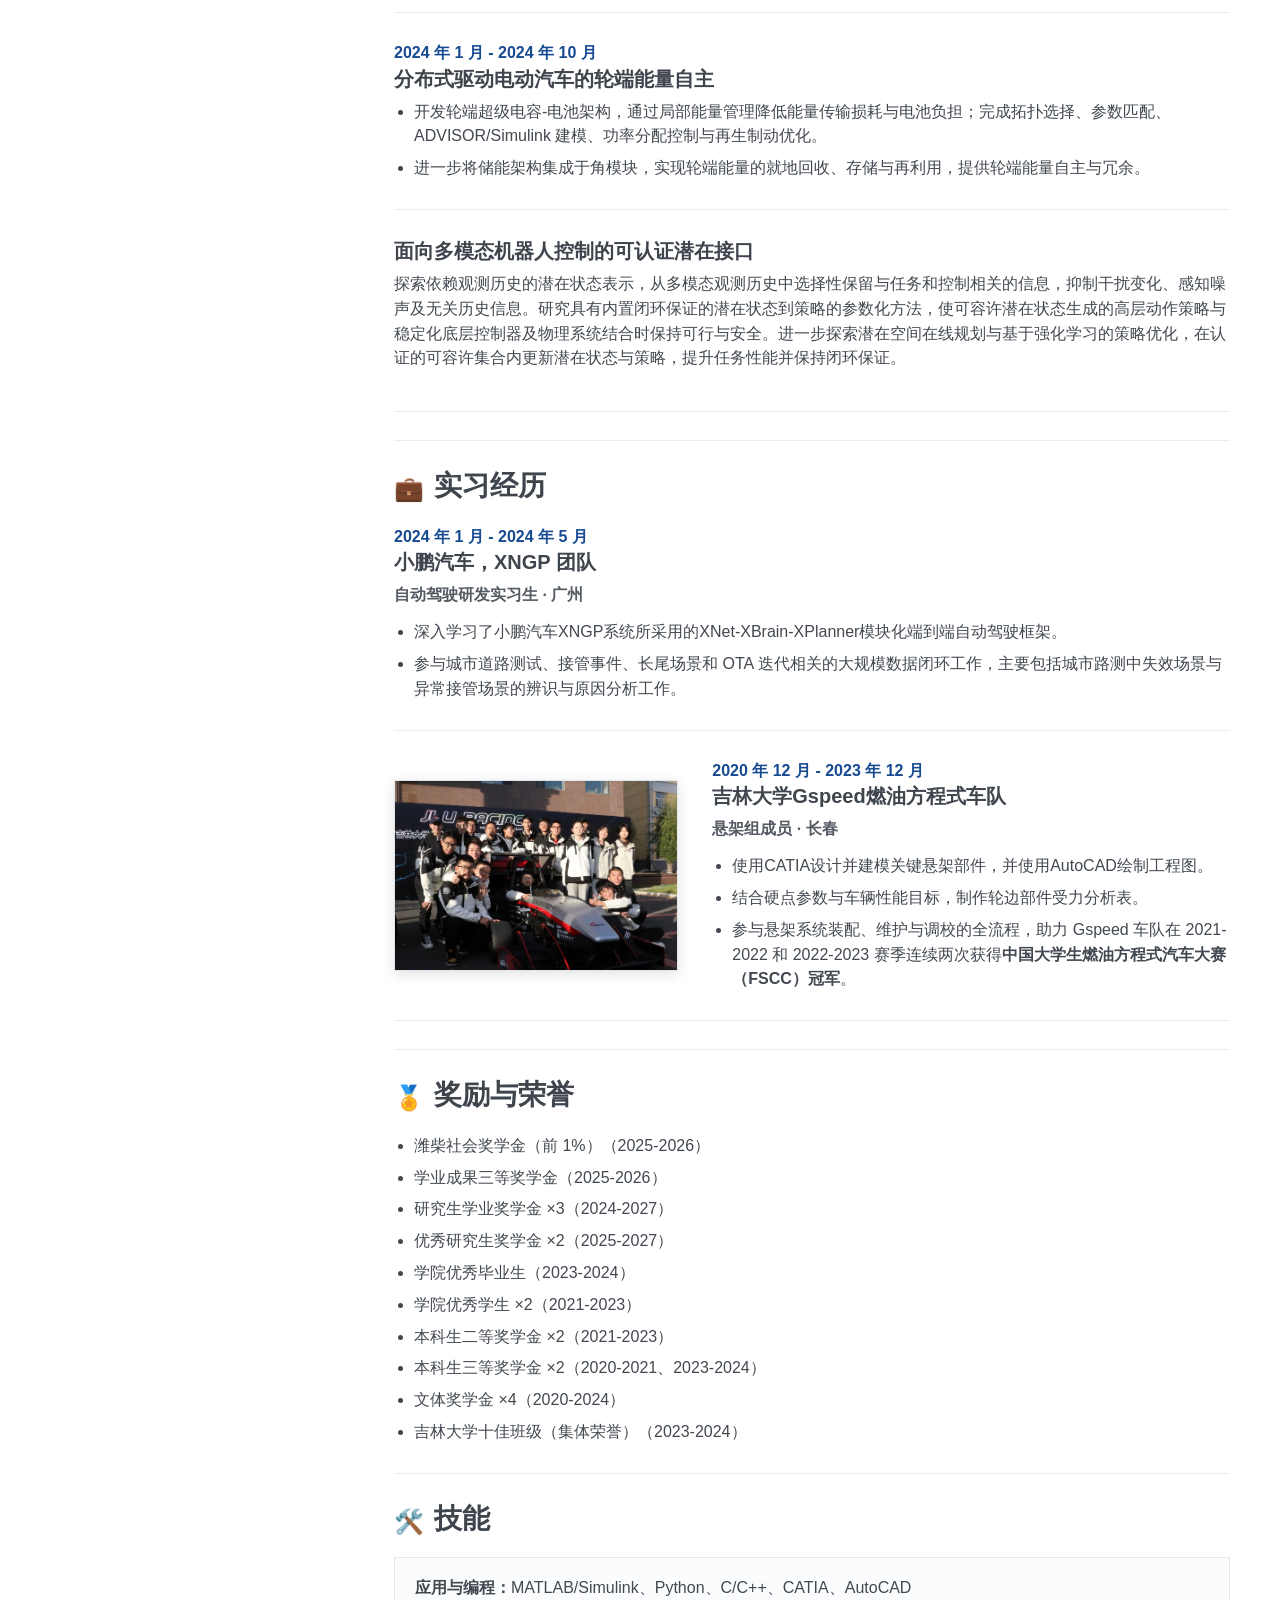
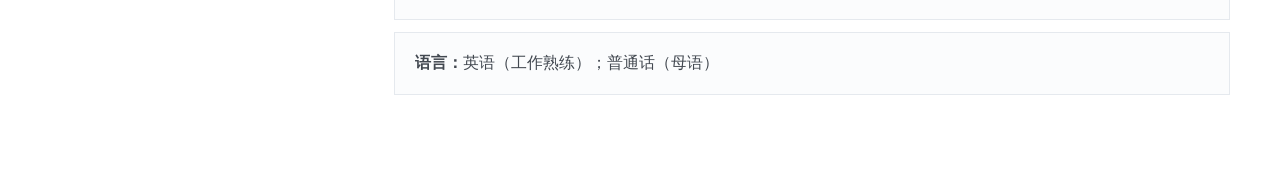
==== commit 73b5c206: "Combine research experience and simplify publications with posters" ====
--- a/index_zh.html
+++ b/index_zh.html
@@ -15,8 +15,8 @@
     <a href="#about">个人简介</a>
     <a href="#education">教育经历</a>
     <a href="#publications">论文与专利</a>
-    <a href="#research">研究方向</a>
-    <a href="#experience">经历</a>
+    <a href="#research">研究经历</a>
+    <a href="#experience">实习经历</a>
   </nav>
 
   <main class="page-shell">
@@ -75,38 +75,31 @@
       <section id="publications" class="section-block">
         <h2><span class="section-icon">&#128196;</span>论文与专利</h2>
 
-        <article class="publication-item">
-          <div class="publication-media paper-figure-set" data-image-slot="paper-preview">
-            <img class="media-asset paper-figure-primary" src="photo/Generalized Fault-Tolerant Control for Multi-Wheel Corner-Module Vehicles via Reconfigurable MPC1.jpg" alt="广义容错控制论文主图预览">
-            <img class="media-asset paper-figure-secondary" src="photo/Generalized Fault-Tolerant Control for Multi-Wheel Corner-Module Vehicles via Reconfigurable MPC2.jpg" alt="广义容错控制论文辅助图预览">
-          </div>
+        <article class="publication-item" data-paper="gft-rmpc">
+          <a class="publication-media" href="photo/gft-rmpc-paper-poster.webp" target="_blank" rel="noopener" aria-label="Open full-size GFT-RMPC paper poster">
+            <img class="media-asset" src="photo/gft-rmpc-paper-poster.webp" alt="GFT-RMPC paper poster" loading="lazy" width="2551" height="1417">
+          </a>
           <div class="publication-body">
             <h3>Generalized Fault-Tolerant Control for Multi-Wheel Corner-Module Vehicles via Reconfigurable MPC</h3>
-            <p class="timeline-date">2025 年 11 月 - 2026 年 7 月</p>
             <p><strong>Bailin Liang</strong>, Junnian Wang*, Zidong Zhou, Guoshun Cai, and Yong Wang*</p>
             <p>
               <strong>ISA Transactions</strong>（JCR Q1；IF=6.6），审稿中。
             </p>
-            <p>
-              本文提出一种面向多轮角模块车辆的通用容错控制（GFT-RMPC）框架，可适配任意底盘构型（4W/6W 及更多构型），具备跨平台泛化能力。该框架包含底盘特征的自动拓扑辨识、考虑执行器健康状态的可重构MPC方案，以及物理潜空间优化方法，确保车辆能在多执行器失效的复杂场景下仍保持车辆稳定性与轨迹跟踪精度。在 18 种转向、驱动及复合故障场景下验证了 GFT-RMPC，证明其在四轮与六轮构型下相较基线方法具有更优的稳定性与跟踪性能。硬件在环测试验证了 12.36 ms 内的实时执行能力，体现了跨构型适应性与工程可部署性。
-            </p>
-          </div>
-        </article>
-
-        <article class="publication-item">
-          <div class="publication-media paper-figure-set" data-image-slot="paper-preview-shimmy">
-            <img class="media-asset paper-figure-primary" src="photo/Nonlinear Shimmy Analysis of Highly Integrated In-Wheel Motor Driving Unit with Independent Kingpin Steering for Electric Vehicles1.jpg" alt="非线性摆振分析论文主图预览">
-            <img class="media-asset paper-figure-secondary" src="photo/Nonlinear Shimmy Analysis of Highly Integrated In-Wheel Motor Driving Unit with Independent Kingpin Steering for Electric Vehicles2.jpg" alt="非线性摆振分析论文辅助图预览">
-          </div>
+
+          </div>
+        </article>
+
+        <article class="publication-item" data-paper="shimmy">
+          <a class="publication-media" href="photo/shimmy-paper-poster.webp" target="_blank" rel="noopener" aria-label="Open full-size Nonlinear shimmy dynamics paper poster">
+            <img class="media-asset" src="photo/shimmy-paper-poster.webp" alt="Nonlinear shimmy dynamics paper poster" loading="lazy" width="2551" height="1417">
+          </a>
           <div class="publication-body">
             <h3>Nonlinear Shimmy Dynamics Analysis of Highly Integrated In-Wheel Motor Driving Unit with Independent Kingpin Steering for Electric Vehicles</h3>
             <p><strong>Bailin Liang</strong>, Junnian Wang*, Yitong Wang, Chunlin Zhang, Yinpu Qi, and Heping Ling</p>
             <p>
               <strong>Nonlinear Dynamics</strong>（JCR Q1；IF=5.7），审稿中。
             </p>
-            <p>
-              本工作搭建了面向高集成行驶单元（HIDU）的非线性摆振动力学模型，同时考虑车轮定位参数以及悬架与转向耦合运动的影响。结合复变量平均法（CX-A）与特征子空间投影打靶法进行分岔分析，并提出快速参数敏感性分析（FPSA）方法，相较传统纯数值仿真方法显著提升分析效率。研究揭示了高集成行驶单元的车轮自激摆振机理，并解释了车轮摆振与悬架侧倾运动之间的能量传递机制，为后续的底盘设计优化方案和控制策略开发提供理论指导。
-            </p>
+
           </div>
         </article>
 
@@ -125,11 +118,7 @@
           并累计参与<strong>21 项授权或公开发明专利</strong>。
         </p>
 
-        <article class="publication-item">
-          <div class="publication-media patent-figure-pair" data-image-slot="patent-wheel-module">
-            <img class="media-asset" src="photo/patent1.png" alt="主销转向与全向转向双模式动力复用电动轮角模块专利图">
-            <img class="media-asset" src="photo/patent1_1.jpg" alt="主销转向与全向转向双模式动力复用电动轮角模块专利辅助图">
-          </div>
+        <article class="publication-item text-only">
           <div class="publication-body">
             <h3>主销转向与全向转向双模式动力复用电动轮角模块</h3>
             <p><strong>第一学生发明人</strong></p>
@@ -138,8 +127,7 @@
           </div>
         </article>
 
-        <article class="publication-item">
-          <img class="publication-media media-asset" src="photo/patent2_web.jpg" alt="采用电动轮角模块的陆空动力复用飞行汽车专利图" data-image-slot="patent-corner-module">
+        <article class="publication-item text-only">
           <div class="publication-body">
             <h3>采用电动轮角模块的陆空动力复用飞行汽车</h3>
             <p><strong>第一学生发明人</strong></p>
@@ -204,64 +192,89 @@
       </section>
 
       <section id="research" class="section-block">
-        <h2><span class="section-icon">&#128300;</span>当前研究</h2>
-        <article class="research-feature text-only">
-          <div class="research-body">
-            <article class="research-entry">
+        <h2><span class="section-icon">🔬</span>研究经历</h2>
+
+        <article class="experience-item text-only">
+          <div class="experience-body">
               <h3>基于神经残差 DiffTune-MPC 的多轮角模块车辆协同摆振抑制</h3>
               <p class="timeline-date">2026 年 9 月 - 至今</p>
               <p><strong>广义摆振动力学建模：</strong>建立面向多轮角模块车辆的广义非线性摆振模型，描述车轮摆振、悬架侧倾与车轮转动振荡之间的惯性耦合，并考虑轮胎侧向松弛、转向间隙和干摩擦。模块化架构可快速适配不同的多轮角模块底盘构型。</p>
               <p><strong>非线性摆振动力学分析：</strong>研究转向间隙、干摩擦以及多个子系统间的动力学耦合如何重塑稳定性边界，并导致周期、准周期、慢幅值调制、多稳态和非零均值振荡等复杂摆振响应。</p>
               <p><strong>摆振感知神经残差 DiffTune-MPC：</strong>构建以物理引导标称模型为基础、通过神经残差补偿未建模非线性动力学的混合预测模型，以降低预测失配。摆振感知 DiffTune-MPC 根据闭环外层目标调整内层 MPC 代价权重，最小化带限摆振能量并促进振荡包络收缩，实现驱动-制动-转向协同摆振抑制。</p>
-            </article>
-
-            <article class="research-entry">
+          </div>
+        </article>
+
+        <article class="experience-item">
+          <div class="experience-media paper-figure-set" data-image-slot="paper-preview-shimmy">
+            <img class="media-asset paper-figure-primary" src="photo/Nonlinear Shimmy Analysis of Highly Integrated In-Wheel Motor Driving Unit with Independent Kingpin Steering for Electric Vehicles1.jpg" alt="非线性摆振分析论文主图预览">
+            <img class="media-asset paper-figure-secondary" src="photo/Nonlinear Shimmy Analysis of Highly Integrated In-Wheel Motor Driving Unit with Independent Kingpin Steering for Electric Vehicles2.jpg" alt="非线性摆振分析论文辅助图预览">
+          </div>
+          <div class="experience-body">
+            <div class="timeline-date">2025 年 4 月 - 至今</div>
+            <h3>高集成轮毂电机行驶单元的非线性摆振动力学分析</h3>
+            <p class="role-line">国家重点研发计划 · 主要参与人，项目编号 2024YFB2505100 · 长春</p>
+            <ul class="experience-list">
+              <li>作为主要参与人参与<strong>基于轮毂电机的高集成度行驶单元关键技术</strong>项目中的<strong>高集成行驶单元运动特性分析与构型设计</strong>子课题。</li>
+              <li>建立独立主销转向高集成行驶单元的高保真 13 自由度 MATLAB/Simulink 摆振动力学模型，用于研究非线性摆振机理及参数敏感性；建立 Adams Car 多体动力学模型进行对比验证，并将分析流程实现为软件工具，为多轮平台广义摆振动力学研究奠定基础。</li>
+              <li>基于简化非线性摆振模型，结合复变量平均法（CX-A）与特征子空间投影打靶法开展分岔分析，提出 FPSA 方法，相较传统仿真分析实现整体 48.44 倍计算加速；从能量分布与闭环功率平衡角度揭示参数相关的摆振抑制机理。</li>
+            </ul>
+          </div>
+        </article>
+
+        <article class="experience-item" id="research-gft-rmpc">
+          <div class="experience-media paper-figure-set" data-image-slot="paper-preview">
+            <img class="media-asset paper-figure-primary" src="photo/Generalized Fault-Tolerant Control for Multi-Wheel Corner-Module Vehicles via Reconfigurable MPC1.jpg" alt="广义容错控制论文主图预览">
+            <img class="media-asset paper-figure-secondary" src="photo/Generalized Fault-Tolerant Control for Multi-Wheel Corner-Module Vehicles via Reconfigurable MPC2.jpg" alt="广义容错控制论文辅助图预览">
+          </div>
+          <div class="experience-body">
+            <p class="timeline-date">2025 年 11 月 - 2026 年 7 月</p>
+            <h3>Generalized Fault-Tolerant Control for Multi-Wheel Corner-Module Vehicles via Reconfigurable MPC</h3>
+            <p>
+              本文提出一种面向多轮角模块车辆的通用容错控制（GFT-RMPC）框架，可适配任意底盘构型（4W/6W 及更多构型），具备跨平台泛化能力。该框架包含底盘特征的自动拓扑辨识、考虑执行器健康状态的可重构MPC方案，以及物理潜空间优化方法，确保车辆能在多执行器失效的复杂场景下仍保持车辆稳定性与轨迹跟踪精度。在 18 种转向、驱动及复合故障场景下验证了 GFT-RMPC，证明其在四轮与六轮构型下相较基线方法具有更优的稳定性与跟踪性能。硬件在环测试验证了 12.36 ms 内的实时执行能力，体现了跨构型适应性与工程可部署性。
+            </p>
+          </div>
+        </article>
+
+        <article class="experience-item">
+          <div class="paper-figure-set">
+          <div class="experience-media patent-figure-pair" data-image-slot="patent-wheel-module">
+            <img class="media-asset" src="photo/patent1.png" alt="主销转向与全向转向双模式动力复用电动轮角模块专利图">
+            <img class="media-asset" src="photo/patent1_1.jpg" alt="主销转向与全向转向双模式动力复用电动轮角模块专利辅助图">
+          </div>
+          <img class="experience-media media-asset" src="photo/patent2_web.jpg" alt="采用电动轮角模块的陆空动力复用飞行汽车专利图" data-image-slot="patent-corner-module">
+          </div>
+          <div class="experience-body">
+            <div class="timeline-date">2025 年 10 月 - 2026 年 5 月</div>
+            <h3>多模式动力复用电动轮角模块构型设计</h3>
+            <ul class="experience-list">
+              <li>提出多种新型动力复用电动轮角模块构型，减少传统功能叠加设计导致的结构冗余。通过可切换传动路径共享单一动力源，支持主销/全向双模式转向、陆空双模式移动及多模式驱制动控制。</li>
+            </ul>
+          </div>
+        </article>
+
+        <article class="experience-item text-only">
+          <div class="experience-body">
+            <div class="timeline-date">2024 年 1 月 - 2024 年 10 月</div>
+            <h3>分布式驱动电动汽车的轮端能量自主</h3>
+            <ul class="experience-list">
+              <li>开发轮端超级电容-电池架构，通过局部能量管理降低能量传输损耗与电池负担；完成拓扑选择、参数匹配、ADVISOR/Simulink 建模、功率分配控制与再生制动优化。</li>
+              <li>进一步将储能架构集成于角模块，实现轮端能量的就地回收、存储与再利用，提供轮端能量自主与冗余。</li>
+            </ul>
+          </div>
+        </article>
+
+        <article class="experience-item text-only">
+          <div class="experience-body">
               <h3>面向多模态机器人控制的可认证潜在接口</h3>
               <p>
                 探索依赖观测历史的潜在状态表示，从多模态观测历史中选择性保留与任务和控制相关的信息，抑制干扰变化、感知噪声及无关历史信息。研究具有内置闭环保证的潜在状态到策略的参数化方法，使可容许潜在状态生成的高层动作策略与稳定化底层控制器及物理系统结合时保持可行与安全。进一步探索潜在空间在线规划与基于强化学习的策略优化，在认证的可容许集合内更新潜在状态与策略，提升任务性能并保持闭环保证。
               </p>
-            </article>
           </div>
         </article>
       </section>
 
       <section id="experience" class="section-block">
-        <h2><span class="section-icon">&#128188;</span>经历</h2>
-
-        <article class="experience-item">
-          <img class="experience-media media-asset" src="photo/National Key R&D Program of China.jpg" alt="国家重点研发计划项目预览图" data-image-slot="key-rd-project">
-          <div class="experience-body">
-            <div class="timeline-date">2025 年 4 月 - 至今</div>
-            <h3>国家重点研发计划</h3>
-            <p class="role-line">主要参与人，项目编号 2024YFB2505100 · 长春</p>
-            <ul class="experience-list">
-              <li>作为主要参与人参与<strong>基于轮毂电机的高集成度行驶单元关键技术</strong>项目中的<strong>高集成行驶单元运动特性分析与构型设计</strong>子课题。</li>
-              <li>建立独立主销转向高集成行驶单元的高保真 13 自由度 MATLAB/Simulink 摆振动力学模型，用于研究非线性摆振机理及参数敏感性；建立 Adams Car 多体动力学模型进行对比验证，并将分析流程实现为软件工具，为多轮平台广义摆振动力学研究奠定基础。</li>
-              <li>基于简化非线性摆振模型，结合复变量平均法（CX-A）与特征子空间投影打靶法开展分岔分析，提出用于高效参数评估的 FPSA 方法，并通过能量流分析揭示参数相关的摆振抑制机理。</li>
-            </ul>
-          </div>
-        </article>
-
-        <article class="experience-item text-only">
-          <div class="experience-body">
-            <div class="timeline-date">2025 年 10 月 - 2026 年 5 月</div>
-            <h3>多模式动力复用电动轮角模块构型设计</h3>
-            <ul class="experience-list">
-              <li>提出多种新型动力复用电动轮角模块构型，减少传统功能叠加设计导致的结构冗余。通过可切换传动路径共享单一动力源，支持主销/全向双模式转向、陆空双模式移动及多模式驱制动控制。</li>
-            </ul>
-          </div>
-        </article>
-
-        <article class="experience-item text-only">
-          <div class="experience-body">
-            <div class="timeline-date">2024 年 1 月 - 2024 年 10 月</div>
-            <h3>分布式驱动电动汽车的轮端能量自主</h3>
-            <ul class="experience-list">
-              <li>开发轮端超级电容-电池架构，通过局部能量管理降低能量传输损耗与电池负担；完成拓扑选择、参数匹配、ADVISOR/Simulink 建模、功率分配控制与再生制动优化。</li>
-              <li>进一步将储能架构集成于角模块，实现轮端能量的就地回收、存储与再利用，提供轮端能量自主与冗余。</li>
-            </ul>
-          </div>
-        </article>
+        <h2><span class="section-icon">💼</span>实习经历</h2>
 
         <article class="experience-item text-only">
           <div class="experience-body">
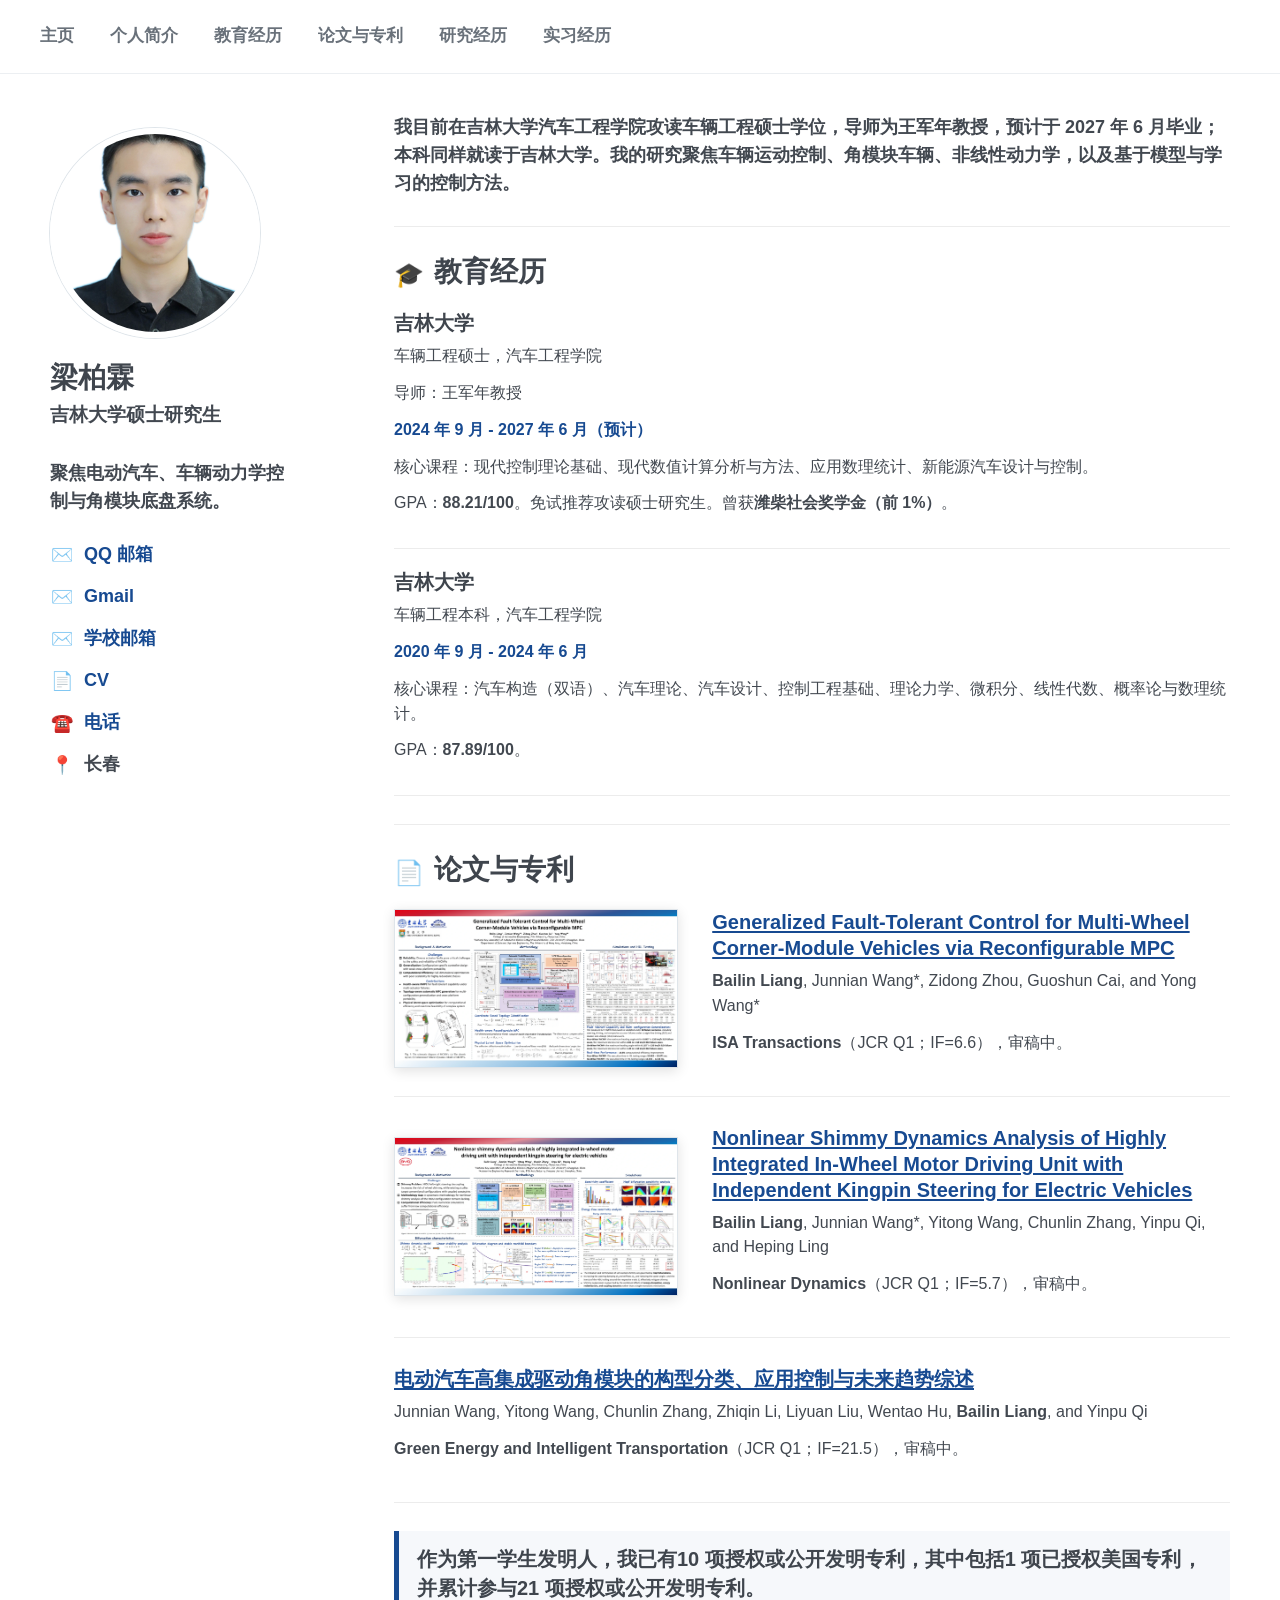
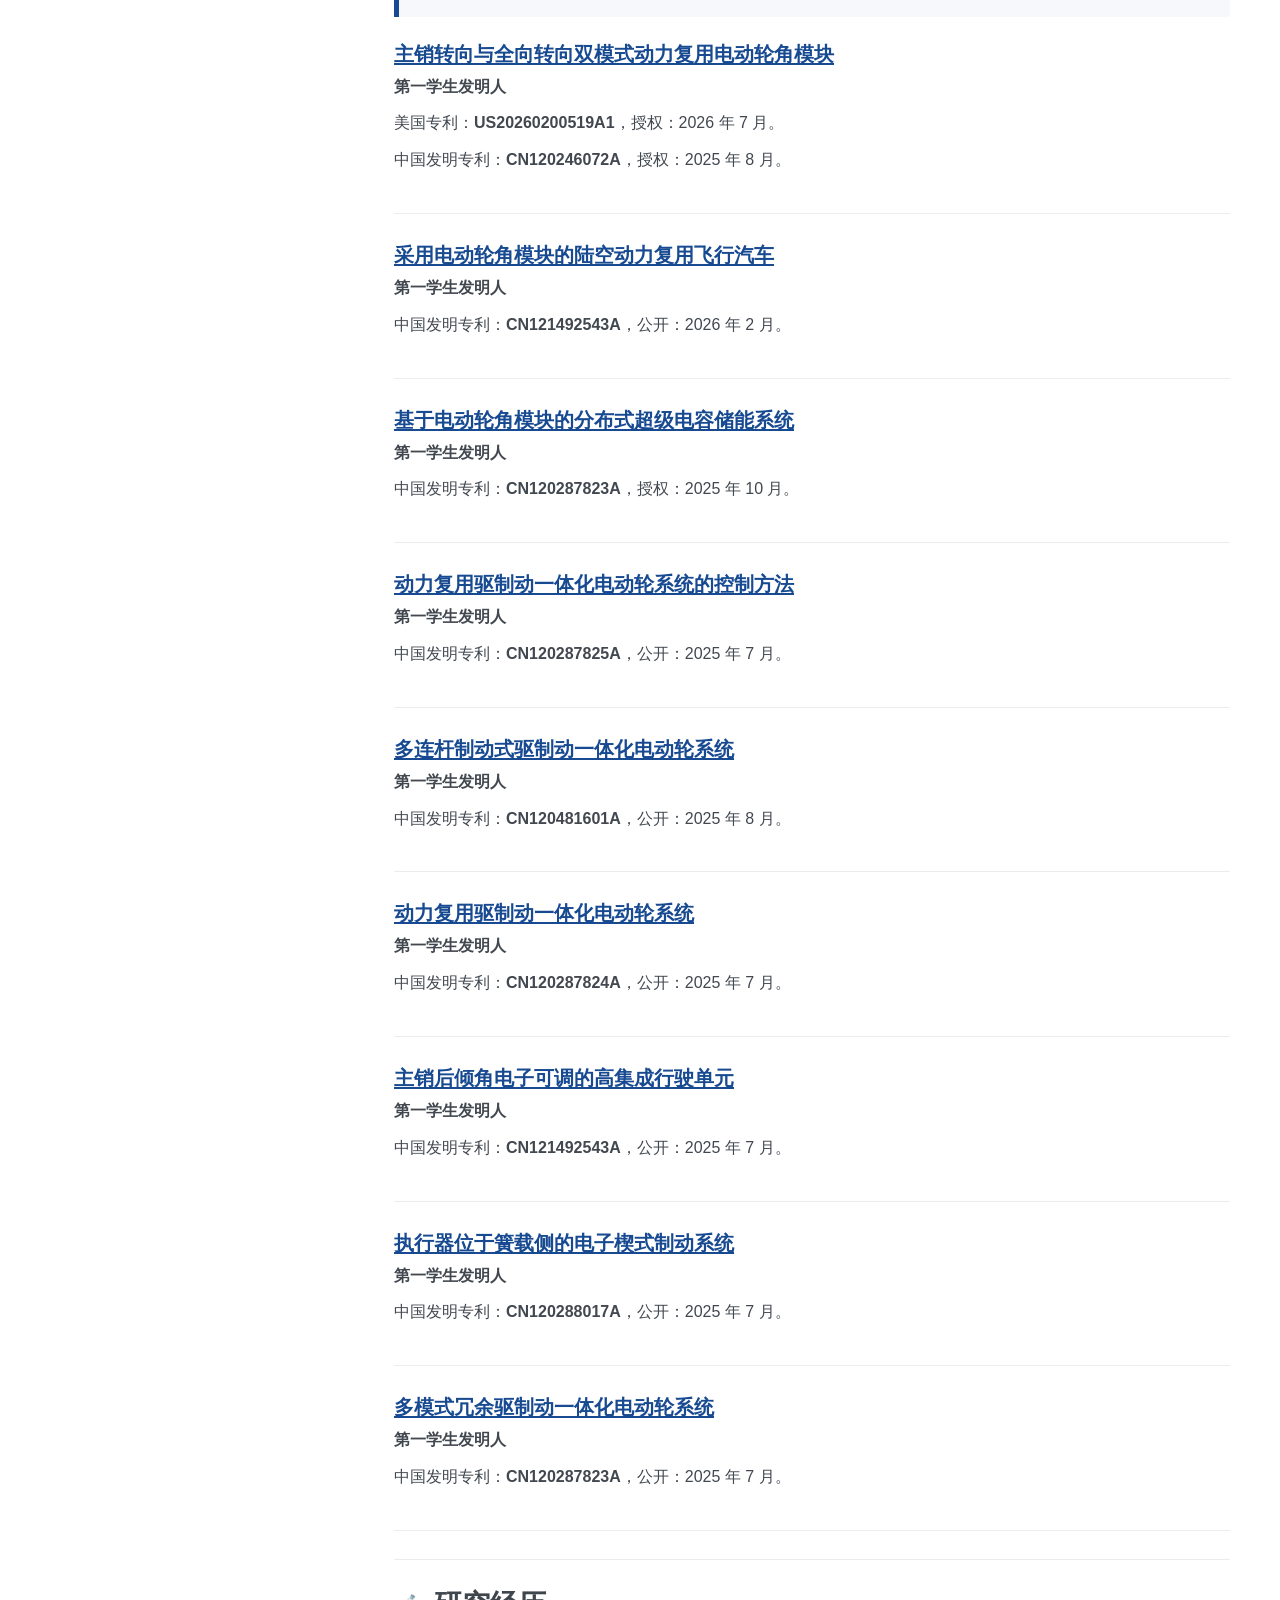
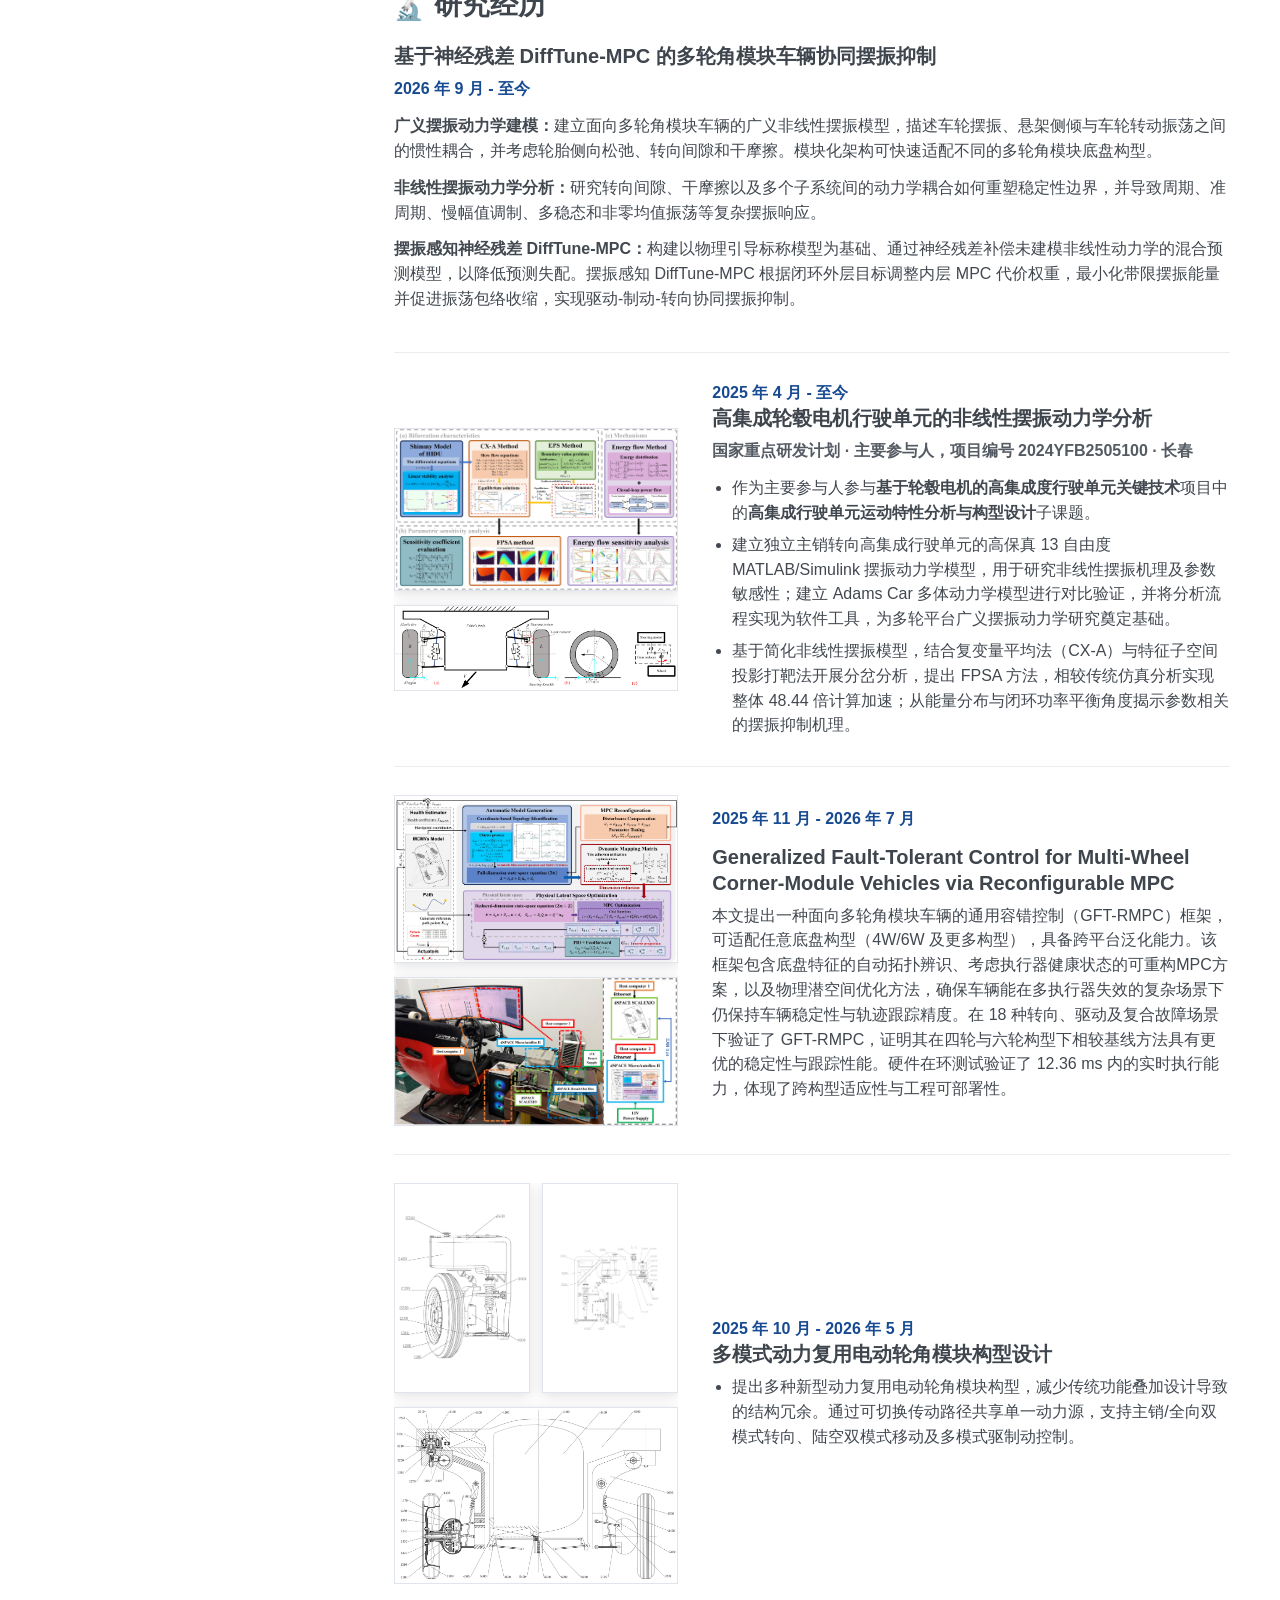
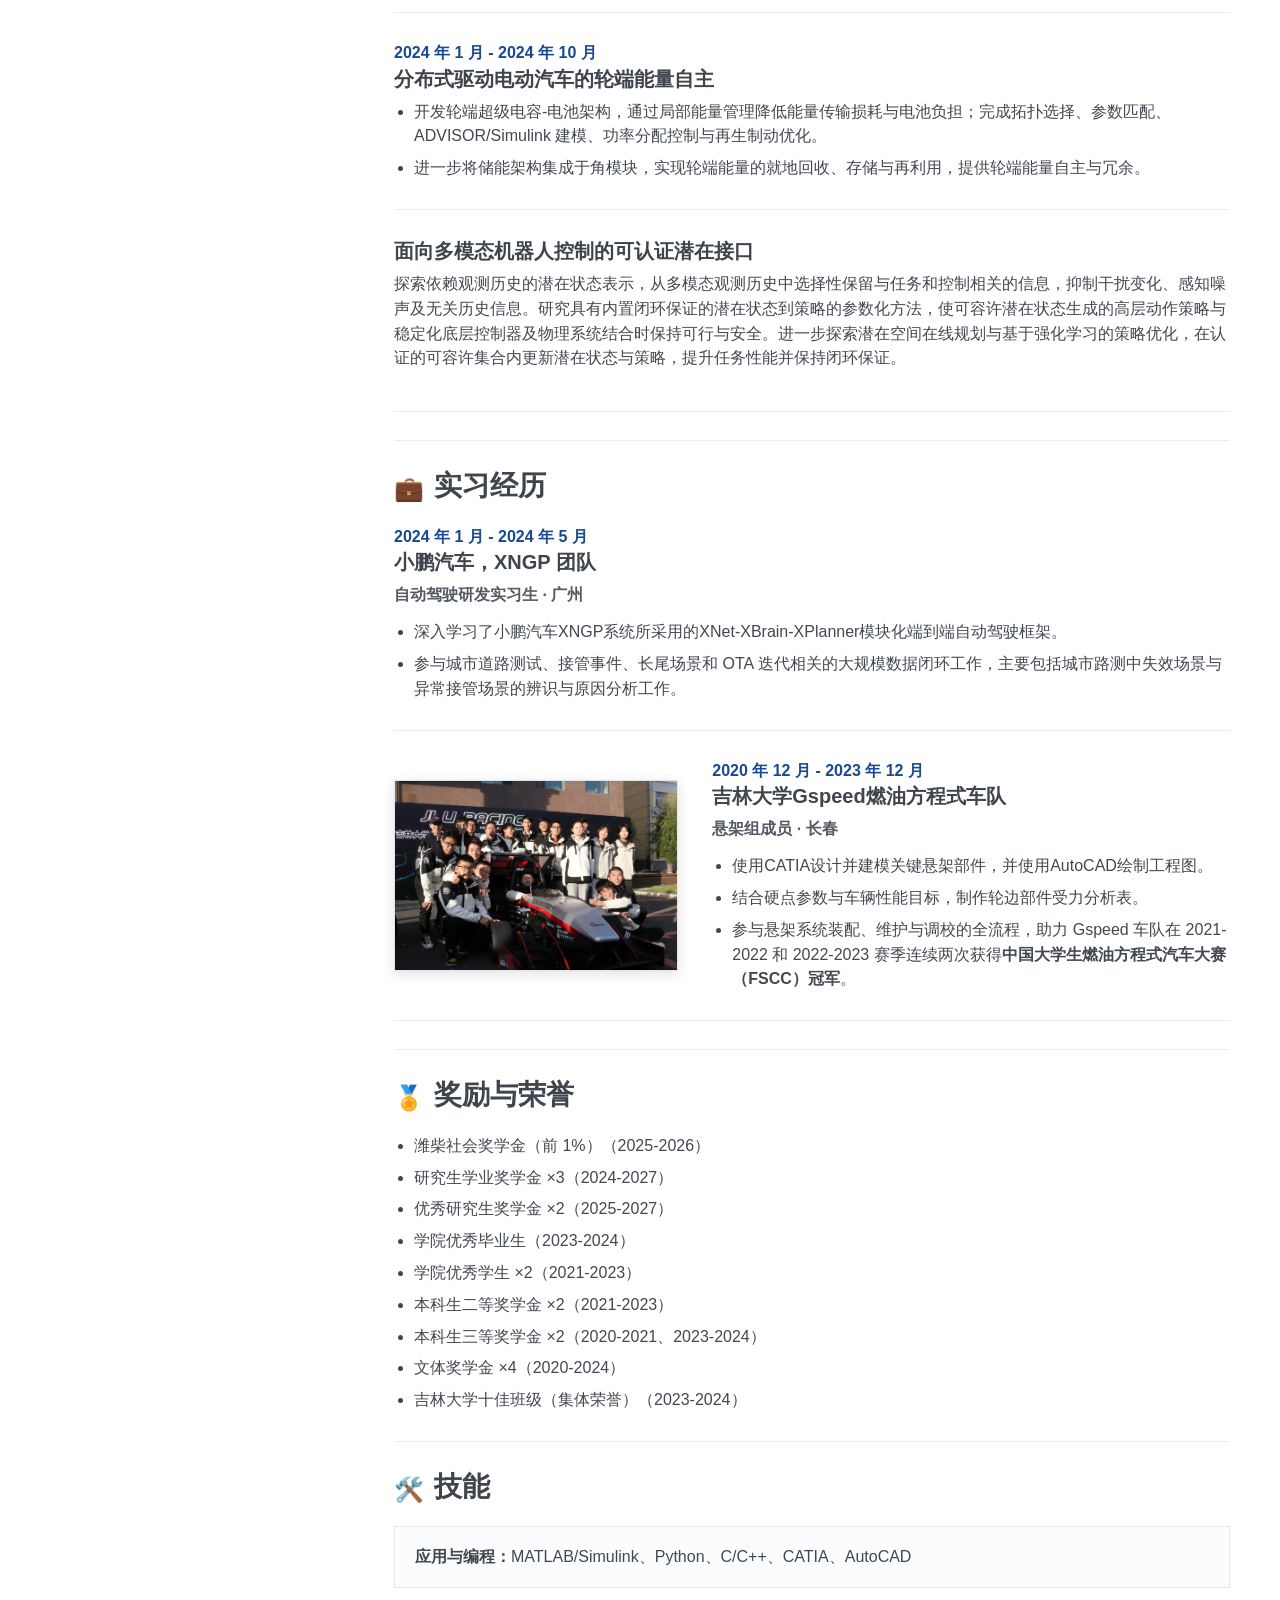
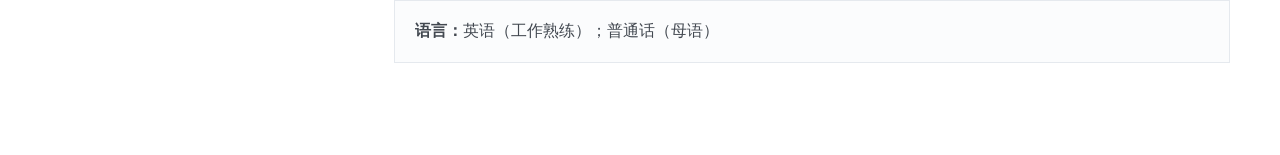
==== commit 36c2a448: "Remove academic achievement scholarship from homepage and CV" ====
--- a/index_zh.html
+++ b/index_zh.html
@@ -6,7 +6,7 @@
   <meta name="keywords" content="梁柏霖, 吉林大学, 车辆工程, 电动汽车, 车辆动力学, 角模块, 运动控制">
   <meta name="viewport" content="width=device-width, initial-scale=1">
   <title>梁柏霖 - 中文简历</title>
-  <link rel="stylesheet" type="text/css" href="stylesheet.css?v=experience-20260608">
+  <link rel="stylesheet" type="text/css" href="stylesheet-legacy.css?v=20261030">
 </head>
 
 <body>
@@ -34,7 +34,7 @@
         <li><span class="contact-icon">&#9993;&#65039;</span><a href="mailto:3114044747@qq.com">QQ 邮箱</a></li>
         <li><span class="contact-icon">&#9993;&#65039;</span><a href="mailto:sha593609@gmail.com">Gmail</a></li>
         <li><span class="contact-icon">&#9993;&#65039;</span><a href="mailto:liangbl24@jlu.edu.cn">学校邮箱</a></li>
-        <li><span class="contact-icon">&#128196;</span><a href="Bailin_Liang_CV.pdf?v=20261029" target="_blank" rel="noopener">CV</a></li>
+        <li><span class="contact-icon">&#128196;</span><a href="Bailin_Liang_CV.pdf?v=8c5c53052d46" target="_blank" rel="noopener">CV</a></li>
         <li><span class="contact-icon">&#9742;&#65039;</span><a href="tel:+8618038756869">电话</a></li>
         <li><span class="contact-icon">&#128205;</span>长春</li>
       </ul>
@@ -307,7 +307,6 @@
         <h2><span class="section-icon">🏅</span>奖励与荣誉</h2>
         <ul class="experience-list">
           <li>潍柴社会奖学金（前 1%）（2025-2026）</li>
-          <li>学业成果三等奖学金（2025-2026）</li>
           <li>研究生学业奖学金 ×3（2024-2027）</li>
           <li>优秀研究生奖学金 ×2（2025-2027）</li>
           <li>学院优秀毕业生（2023-2024）</li>
@@ -332,3 +331,4 @@
   </main>
 </body>
 </html>
+
--- a/stylesheet-legacy.css
+++ b/stylesheet-legacy.css
@@ -0,0 +1,516 @@
+* {
+  box-sizing: border-box;
+}
+
+html {
+  scroll-behavior: smooth;
+}
+
+body {
+  margin: 0;
+  color: #424850;
+  background: #ffffff;
+  font-family: Lato, Verdana, Helvetica, Arial, sans-serif;
+  font-size: 16px;
+  line-height: 1.55;
+}
+
+a {
+  color: #174a91;
+  text-decoration: none;
+}
+
+a:focus,
+a:hover {
+  color: #b15f16;
+}
+
+strong {
+  font-weight: 700;
+}
+
+p {
+  margin: 0 0 12px;
+}
+
+.top-nav {
+  position: sticky;
+  top: 0;
+  z-index: 10;
+  display: flex;
+  align-items: center;
+  gap: 36px;
+  min-height: 74px;
+  padding: 0 max(40px, calc((100vw - 1320px) / 2));
+  border-bottom: 1px solid #eceff2;
+  background: rgba(255, 255, 255, 0.96);
+  backdrop-filter: blur(8px);
+}
+
+.top-nav a {
+  color: #69717a;
+  font-size: 17px;
+  font-weight: 700;
+  white-space: nowrap;
+}
+
+.top-nav a:hover {
+  color: #174a91;
+}
+
+.page-shell {
+  display: grid;
+  grid-template-columns: 260px minmax(0, 1fr);
+  gap: 84px;
+  width: min(1180px, calc(100% - 80px));
+  margin: 38px auto 64px;
+}
+
+.sidebar {
+  padding-top: 16px;
+}
+
+.profile-photo {
+  display: block;
+  width: 210px;
+  height: 210px;
+  margin: 0 0 24px;
+  border: 6px solid #ffffff;
+  border-radius: 50%;
+  box-shadow: 0 0 0 1px #dfe5ea;
+  object-fit: cover;
+  object-position: 50% 30%;
+  transform: scale(1.0)
+}
+
+.placeholder-photo,
+.image-placeholder {
+  color: #174a91;
+  background:
+    linear-gradient(135deg, rgba(23, 74, 145, 0.08), rgba(177, 95, 22, 0.08)),
+    repeating-linear-gradient(45deg, #f6f8fb 0, #f6f8fb 10px, #eef2f6 10px, #eef2f6 20px);
+  text-align: center;
+  font-weight: 700;
+}
+
+.placeholder-photo span {
+  max-width: 120px;
+  font-size: 18px;
+  line-height: 1.25;
+}
+
+.sidebar h1 {
+  margin: 0 0 6px;
+  color: #3f454d;
+  font-size: 28px;
+  line-height: 1.15;
+}
+
+.role {
+  margin-bottom: 30px;
+  font-size: 19px;
+  font-weight: 700;
+}
+
+.focus {
+  max-width: 235px;
+  margin-bottom: 26px;
+  font-size: 18px;
+  font-weight: 700;
+}
+
+.contact-list {
+  display: grid;
+  gap: 14px;
+  margin: 0;
+  padding: 0;
+  list-style: none;
+  font-size: 18px;
+  font-weight: 700;
+}
+
+.contact-list li {
+  display: flex;
+  align-items: center;
+  gap: 10px;
+}
+
+.contact-icon {
+  width: 24px;
+  text-align: center;
+  line-height: 1;
+  flex: 0 0 auto;
+}
+
+.content {
+  min-width: 0;
+}
+
+.intro-section {
+  max-width: 920px;
+  margin-bottom: 28px;
+  padding-top: 2px;
+  font-size: 18px;
+  font-weight: 700;
+}
+
+.phd-opportunity,
+.phd-opportunity a {
+  color: #c62828;
+}
+
+.section-block {
+  padding: 28px 0;
+  border-top: 1px solid #ececec;
+}
+
+.section-block h2 {
+  margin: 0 0 22px;
+  color: #3f454d;
+  font-size: 28px;
+  line-height: 1.2;
+}
+
+.section-icon {
+  display: inline-block;
+  width: 34px;
+  margin-right: 6px;
+  font-size: 24px;
+  line-height: 1;
+  vertical-align: -2px;
+}
+
+.section-block h3 {
+  margin: 0 0 8px;
+  color: #3f454d;
+  font-size: 20px;
+  line-height: 1.3;
+}
+
+.news-list,
+.compact-list {
+  display: grid;
+  gap: 8px;
+  margin: 0;
+  padding-left: 20px;
+}
+
+.research-feature,
+.publication-item,
+.experience-item {
+  display: grid;
+  grid-template-columns: minmax(240px, 34%) minmax(0, 1fr);
+  gap: 34px;
+  align-items: center;
+  padding: 0 0 28px;
+  margin-bottom: 28px;
+  border-bottom: 1px solid #ececec;
+}
+
+.research-feature {
+  border-bottom: 0;
+  margin-bottom: 0;
+  padding-bottom: 0;
+}
+
+.research-feature.text-only,
+.publication-item.text-only {
+  grid-template-columns: 1fr;
+}
+
+.research-status {
+  display: inline-block;
+  margin-left: 8px;
+  font-size: 0.68em;
+  font-weight: 500;
+  color: #6b7280;
+  vertical-align: middle;
+}
+
+.publication-item:last-child,
+.experience-item:last-child {
+  margin-bottom: 0;
+}
+
+.image-placeholder {
+  display: grid;
+  min-height: 210px;
+  place-items: center;
+  border: 1px solid #dfe5ea;
+  box-shadow: 0 3px 12px rgba(0, 0, 0, 0.12);
+}
+
+.media-asset {
+  display: block;
+  width: 100%;
+  height: auto;
+  border: 1px solid #dfe5ea;
+  box-shadow: 0 3px 12px rgba(0, 0, 0, 0.12);
+  object-fit: contain;
+  background: #ffffff;
+}
+
+.paper-figure-set {
+  display: grid;
+  gap: 14px;
+  align-items: start;
+  width: 100%;
+  max-width: 100%;
+  overflow: hidden;
+}
+
+.paper-figure-primary {
+  width: 100%;
+}
+
+.paper-figure-secondary {
+  width: 100%;
+  justify-self: stretch;
+}
+
+.patent-figure-pair {
+  display: grid;
+  grid-template-columns: repeat(2, minmax(0, 1fr));
+  gap: 12px;
+  align-items: stretch;
+}
+
+.patent-figure-pair .media-asset {
+  height: 210px;
+  object-fit: contain;
+}
+
+.corner-module-intro {
+  margin: 0;
+  font-size: 17px;
+}
+
+.corner-module-summary {
+  display: grid;
+  grid-template-columns: minmax(0, 1fr) minmax(280px, 40%);
+  gap: 34px;
+  align-items: center;
+  margin-bottom: 24px;
+}
+
+.corner-module-static {
+  width: 100%;
+}
+
+.corner-module-motion-grid {
+  display: grid;
+  grid-template-columns: repeat(4, minmax(0, 1fr));
+  gap: 16px;
+}
+
+.corner-module-motion-grid figure {
+  margin: 0;
+  text-align: center;
+}
+
+.corner-module-motion-grid img {
+  display: block;
+  width: 100%;
+  aspect-ratio: 1 / 1;
+  object-fit: contain;
+  background: #ffffff;
+  border: 1px solid #eceff2;
+}
+
+.corner-module-motion-grid figcaption {
+  margin-top: 7px;
+  color: #5f6670;
+  font-size: 14px;
+  font-weight: 600;
+}
+
+.pdf-preview {
+  aspect-ratio: 4 / 3;
+  background: #f6f8fb;
+}
+
+.document-preview {
+  display: grid;
+  min-height: 210px;
+  place-items: center;
+  border: 1px solid #dfe5ea;
+  color: #174a91;
+  background:
+    linear-gradient(135deg, rgba(23, 74, 145, 0.08), rgba(177, 95, 22, 0.08)),
+    repeating-linear-gradient(45deg, #f6f8fb 0, #f6f8fb 10px, #eef2f6 10px, #eef2f6 20px);
+  box-shadow: 0 3px 12px rgba(0, 0, 0, 0.12);
+  font-size: 18px;
+  font-weight: 700;
+  text-align: center;
+}
+
+.image-placeholder span {
+  max-width: 190px;
+  padding: 0 16px;
+  font-size: 18px;
+  line-height: 1.25;
+}
+
+.publication-body h3 {
+  color: #174a91;
+  text-decoration: underline;
+  text-underline-offset: 2px;
+  overflow-wrap: anywhere;
+}
+
+.links {
+  color: #174a91;
+  font-weight: 700;
+}
+
+.patent-list {
+  margin-top: 2px;
+}
+
+.patent-highlight {
+  margin: 18px 0 24px;
+  padding: 14px 18px;
+  border-left: 5px solid #174a91;
+  background: #f6f8fb;
+  color: #3f454d;
+  font-size: 20px;
+  font-weight: 700;
+  line-height: 1.45;
+}
+
+.education-item {
+  padding-bottom: 20px;
+  margin-bottom: 20px;
+  border-bottom: 1px solid #ececec;
+}
+
+.education-item:last-child {
+  margin-bottom: 0;
+}
+
+.timeline-date {
+  color: #174a91;
+  font-weight: 700;
+}
+
+.role-line {
+  color: #555b63;
+  font-weight: 700;
+}
+
+.experience-list {
+  display: grid;
+  gap: 7px;
+  margin: 0;
+  padding-left: 20px;
+}
+
+.experience-item.text-only {
+  grid-template-columns: 1fr;
+}
+
+.skill-grid {
+  display: grid;
+  gap: 12px;
+  margin: 0;
+  padding: 0;
+  list-style: none;
+}
+
+.skill-grid li,
+.proposal-card {
+  padding: 18px 20px;
+  border: 1px solid #e5e9ee;
+  background: #fbfcfd;
+}
+
+.proposal-card h3 {
+  color: #174a91;
+}
+
+.site-footer {
+  padding-top: 28px;
+  color: #8a8f96;
+  font-size: 13px;
+  text-align: right;
+}
+
+@media (max-width: 900px) {
+  .top-nav {
+    gap: 18px;
+    min-height: auto;
+    padding: 14px 20px;
+    overflow-x: auto;
+  }
+
+  .top-nav a {
+    font-size: 15px;
+  }
+
+  .page-shell {
+    grid-template-columns: 1fr;
+    gap: 32px;
+    width: min(100% - 32px, 680px);
+    margin-top: 24px;
+  }
+
+  .sidebar {
+    text-align: center;
+  }
+
+  .profile-photo {
+    width: 180px;
+    height: 180px;
+    margin-right: auto;
+    margin-left: auto;
+  }
+
+  .focus {
+    max-width: none;
+    margin-right: auto;
+    margin-left: auto;
+  }
+
+  .contact-list {
+    justify-items: center;
+  }
+
+  .intro-section {
+    font-size: 17px;
+  }
+
+  .research-feature,
+  .publication-item,
+  .experience-item {
+    grid-template-columns: 1fr;
+    gap: 16px;
+  }
+
+  .paper-figure-secondary {
+    width: 100%;
+  }
+
+  .patent-figure-pair {
+    grid-template-columns: repeat(2, minmax(0, 1fr));
+    gap: 10px;
+  }
+
+  .patent-figure-pair .media-asset {
+    height: 180px;
+  }
+
+  .corner-module-motion-grid {
+    grid-template-columns: repeat(2, minmax(0, 1fr));
+    gap: 14px 10px;
+  }
+
+  .corner-module-summary {
+    grid-template-columns: 1fr;
+    gap: 18px;
+    margin-bottom: 20px;
+  }
+
+  .image-placeholder {
+    min-height: 220px;
+  }
+}
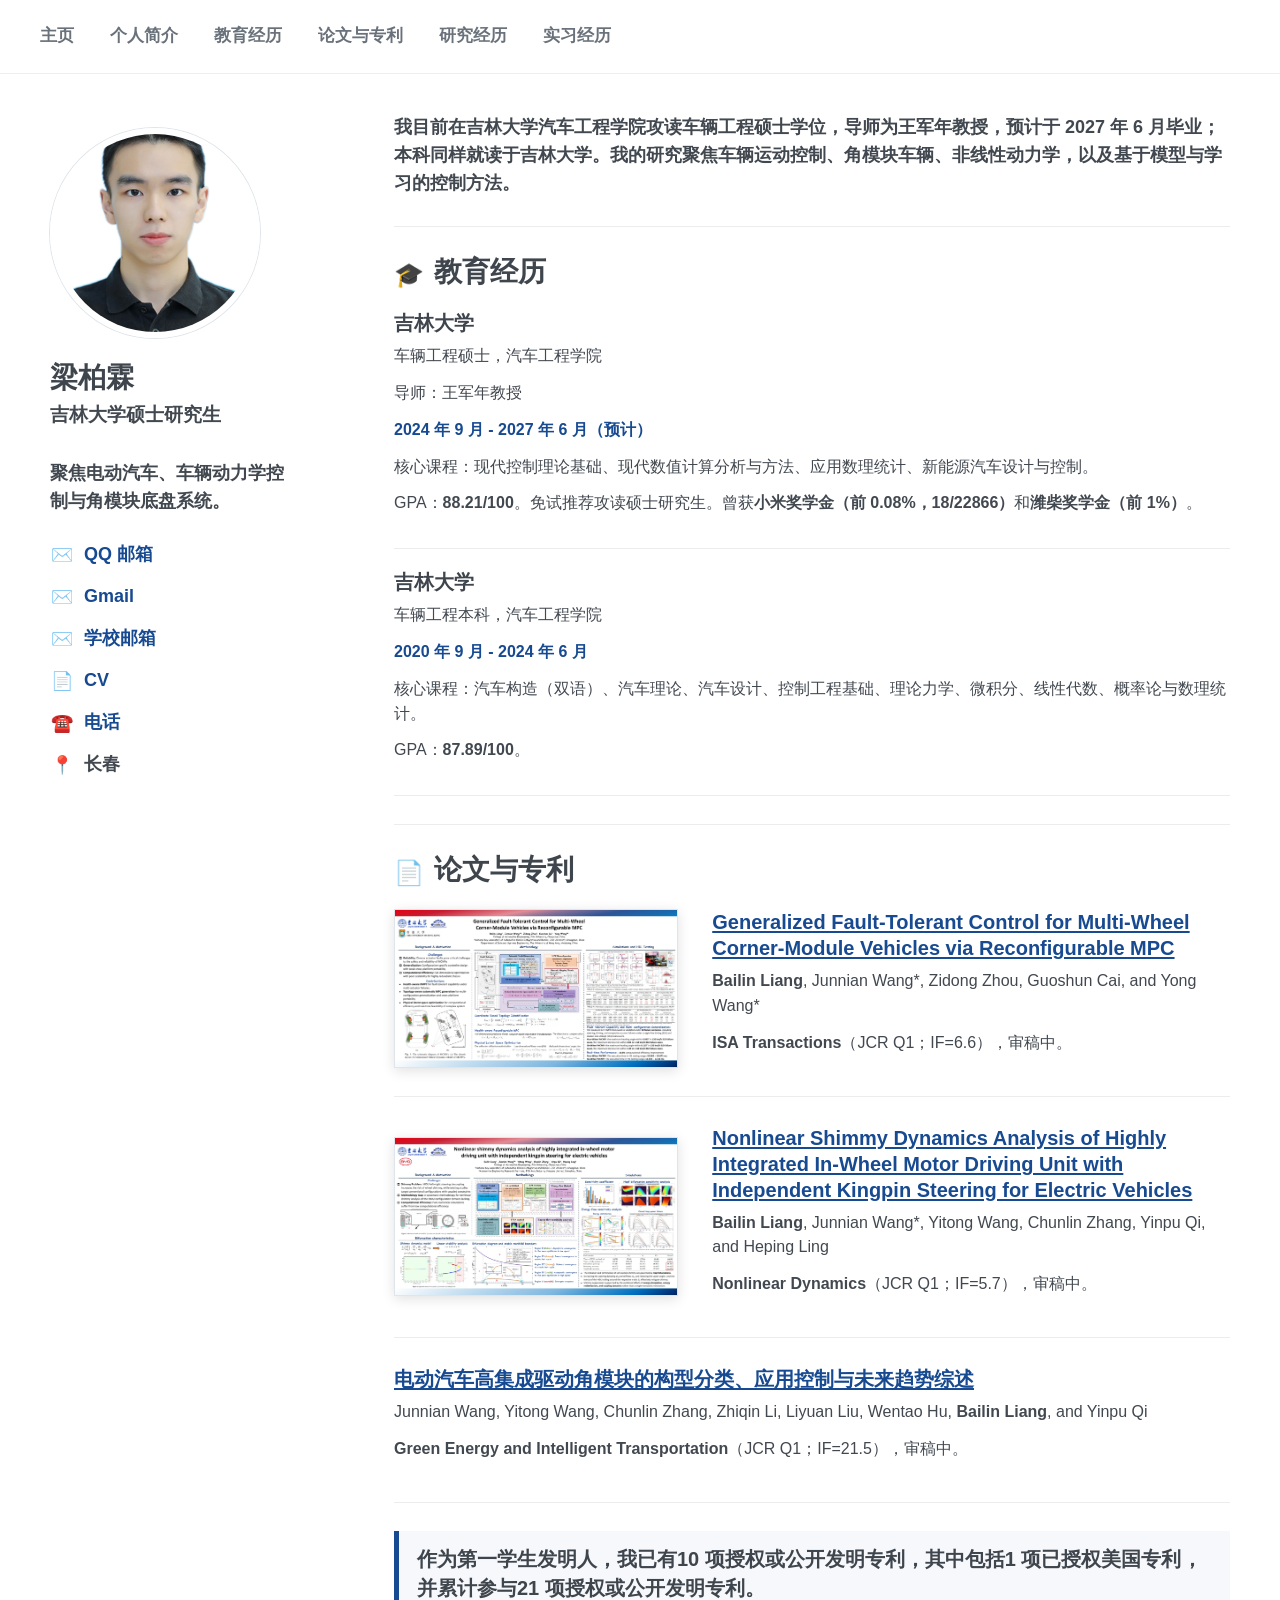
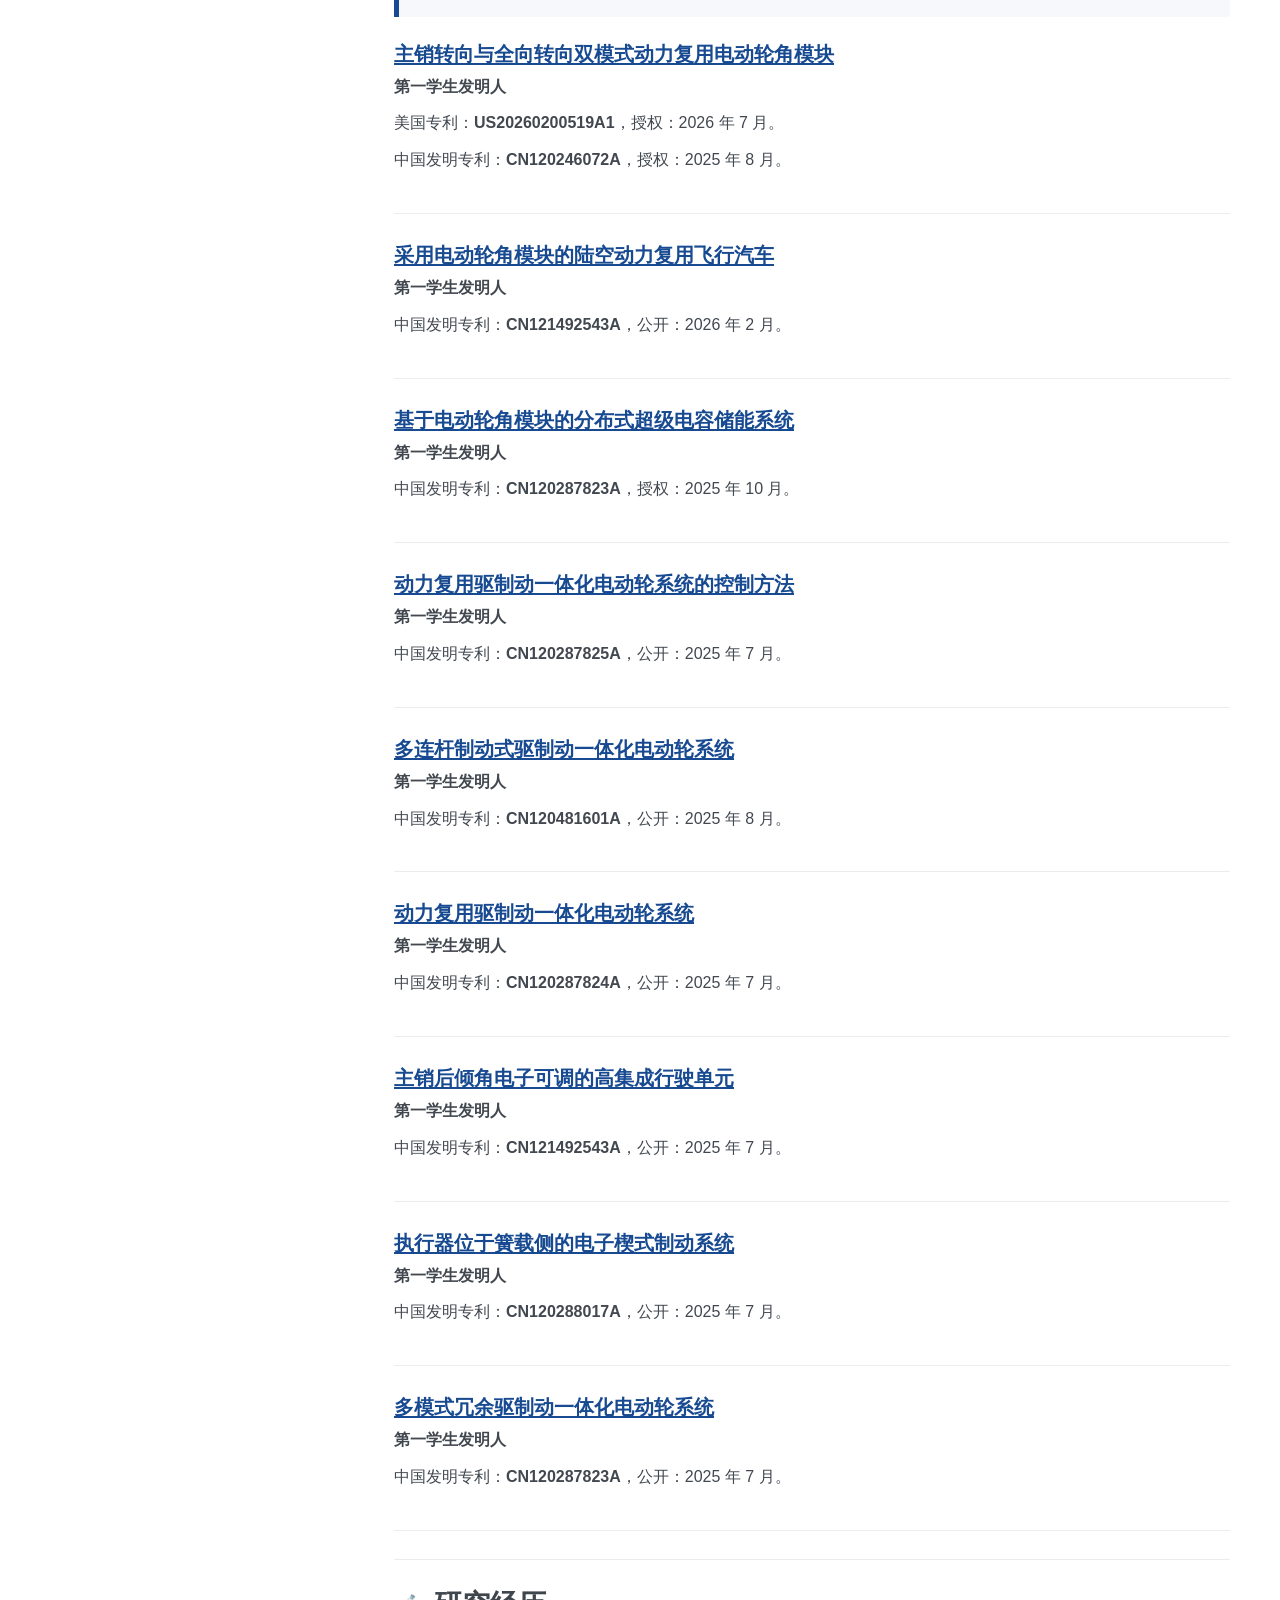
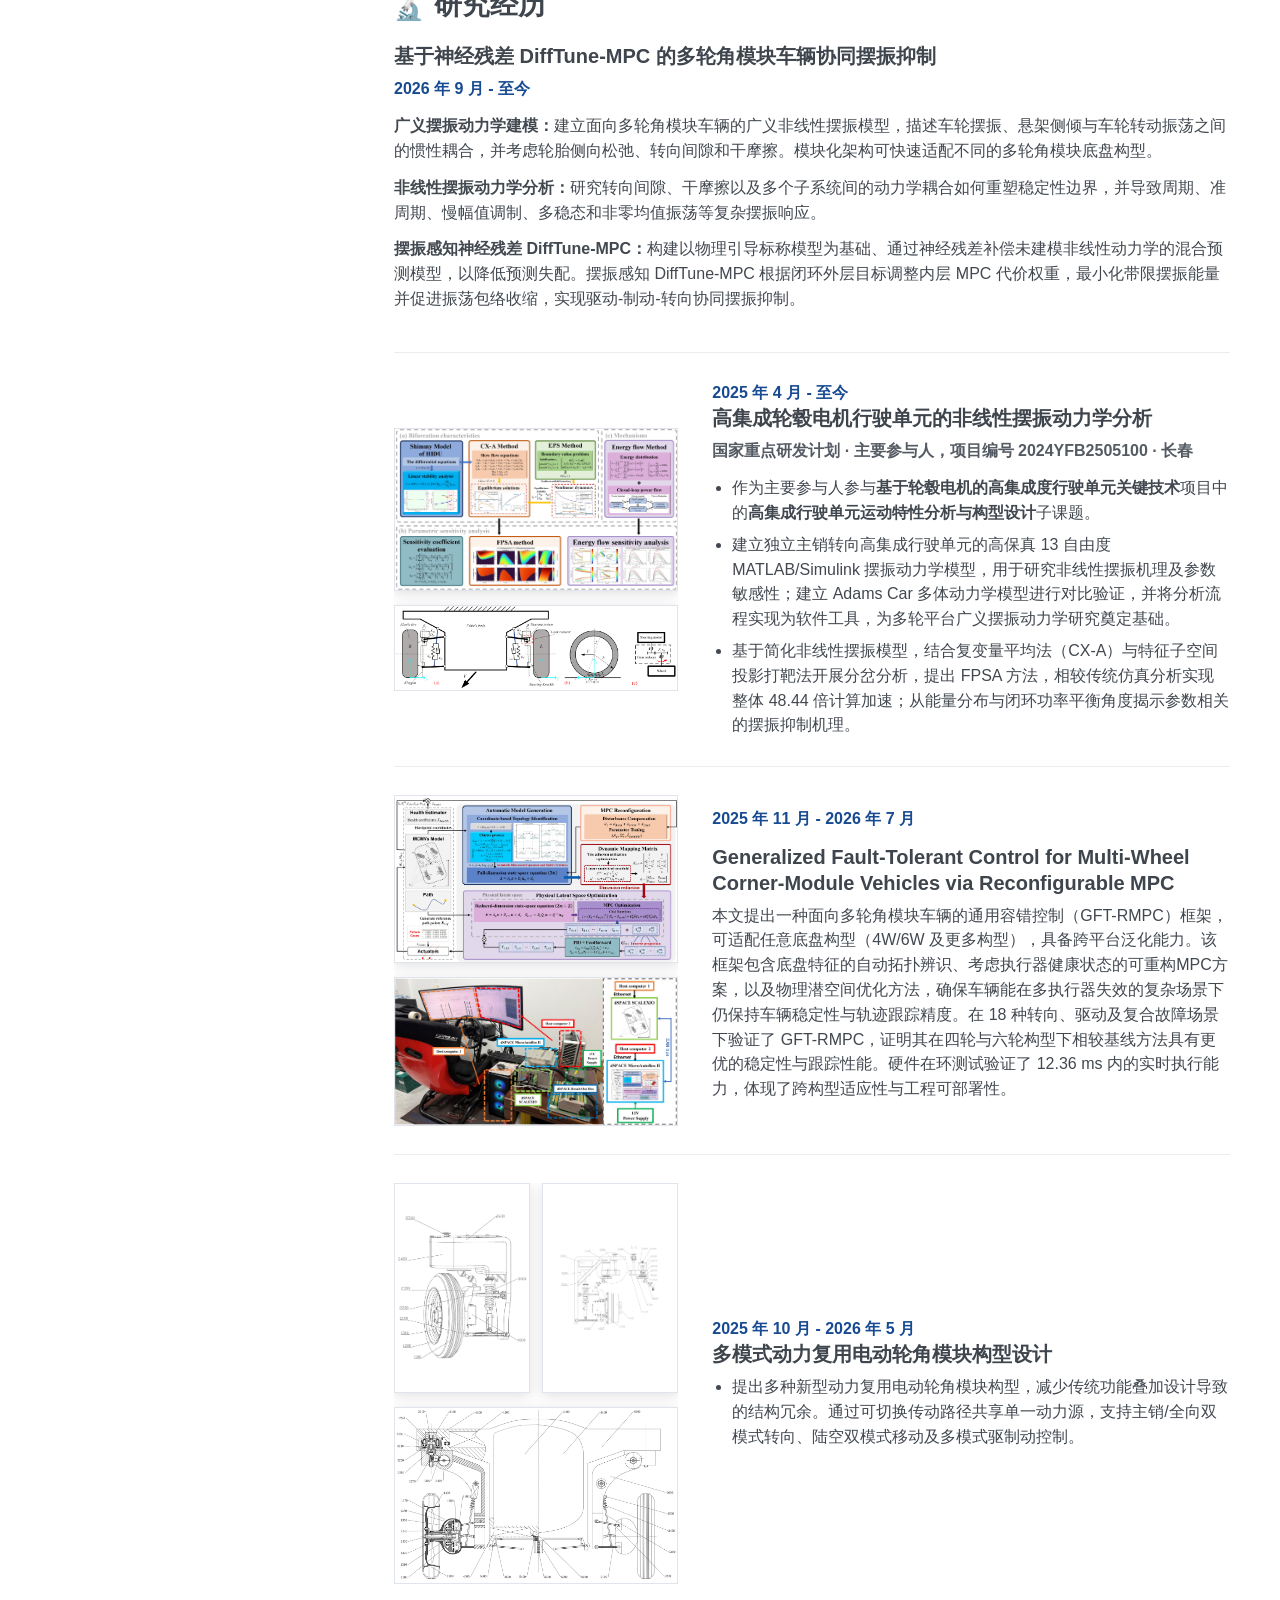
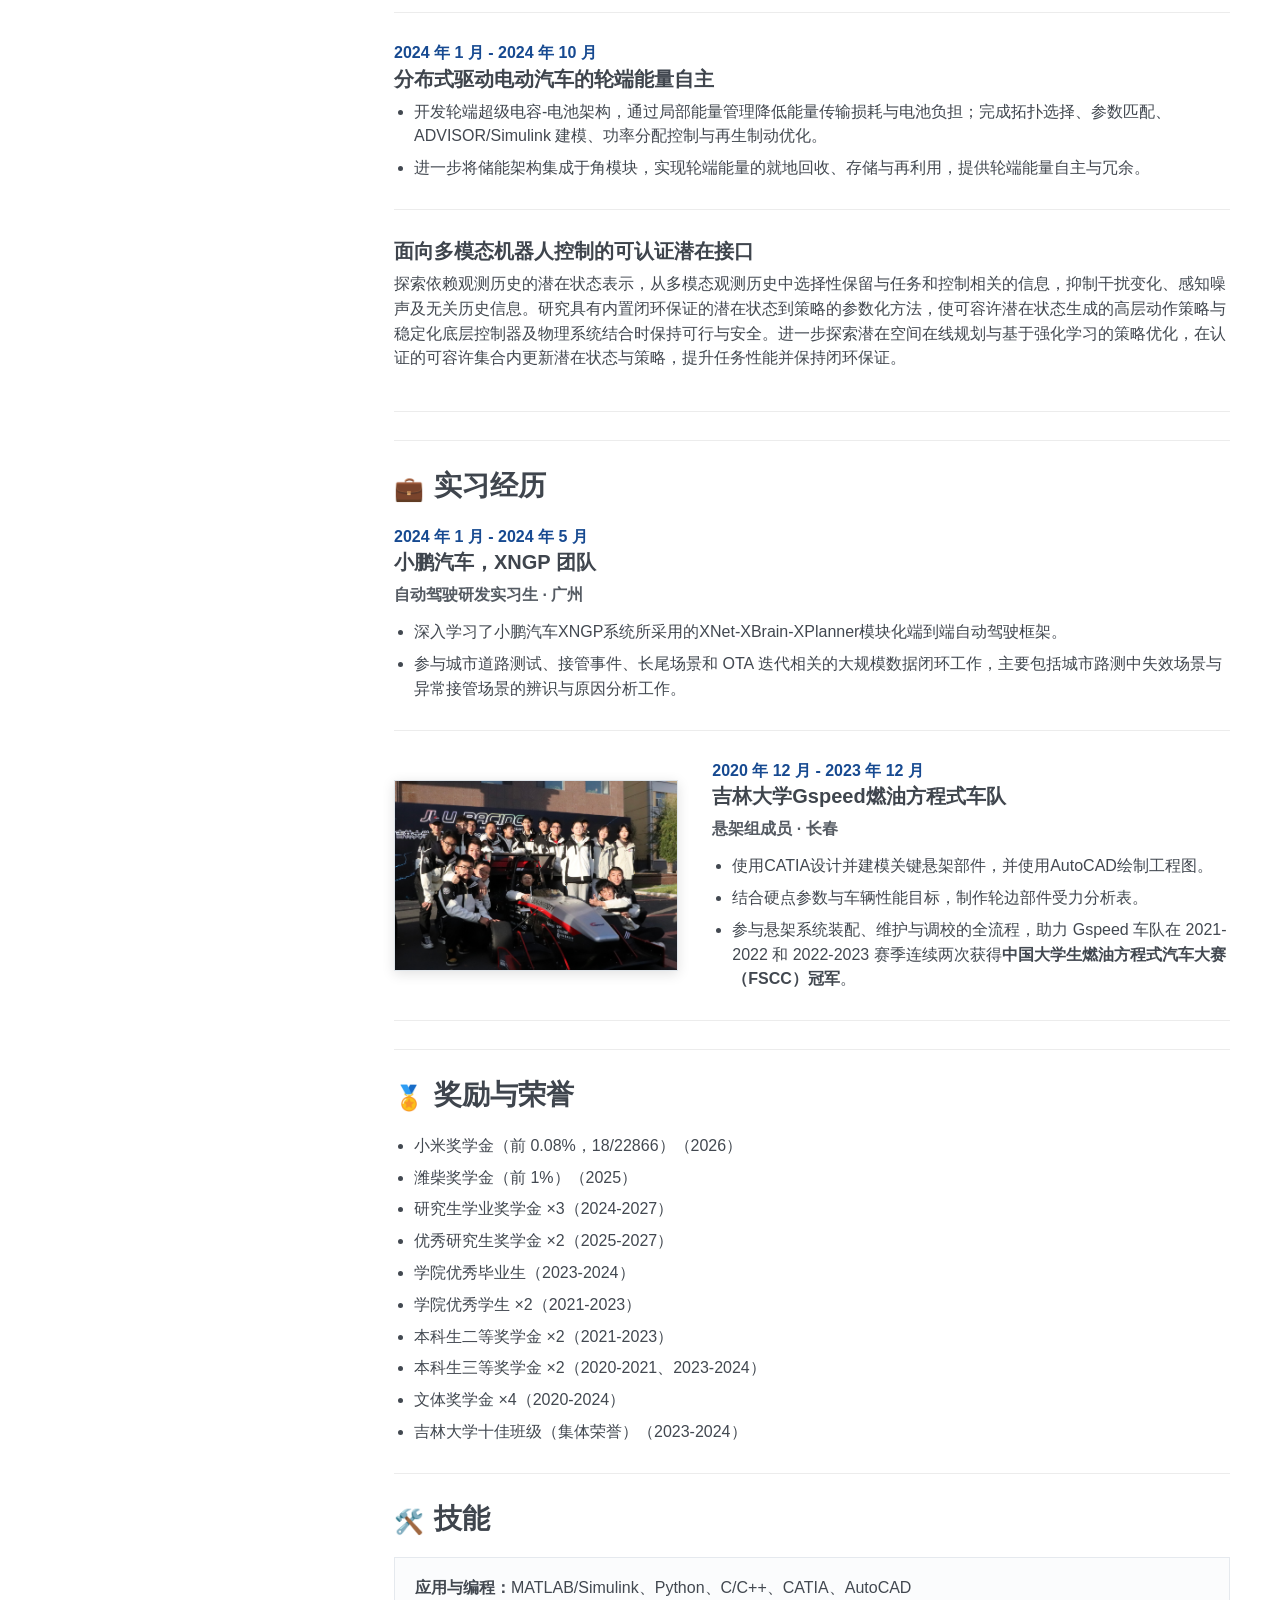
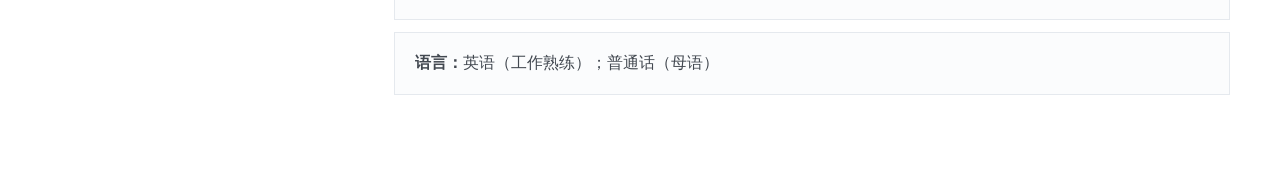
==== commit 4fb0191a: "Update Xiaomi and Weichai scholarship details" ====
--- a/index_zh.html
+++ b/index_zh.html
@@ -34,7 +34,7 @@
         <li><span class="contact-icon">&#9993;&#65039;</span><a href="mailto:3114044747@qq.com">QQ 邮箱</a></li>
         <li><span class="contact-icon">&#9993;&#65039;</span><a href="mailto:sha593609@gmail.com">Gmail</a></li>
         <li><span class="contact-icon">&#9993;&#65039;</span><a href="mailto:liangbl24@jlu.edu.cn">学校邮箱</a></li>
-        <li><span class="contact-icon">&#128196;</span><a href="Bailin_Liang_CV.pdf?v=8c5c53052d46" target="_blank" rel="noopener">CV</a></li>
+        <li><span class="contact-icon">&#128196;</span><a href="Bailin_Liang_CV.pdf?v=b4456e4cd34a" target="_blank" rel="noopener">CV</a></li>
         <li><span class="contact-icon">&#9742;&#65039;</span><a href="tel:+8618038756869">电话</a></li>
         <li><span class="contact-icon">&#128205;</span>长春</li>
       </ul>
@@ -57,7 +57,7 @@
           <p class="timeline-date">2024 年 9 月 - 2027 年 6 月（预计）</p>
           <p>核心课程：现代控制理论基础、现代数值计算分析与方法、应用数理统计、新能源汽车设计与控制。</p>
           <p>
-            GPA：<strong>88.21/100</strong>。免试推荐攻读硕士研究生。曾获<strong>潍柴社会奖学金（前 1%）</strong>。
+            GPA：<strong>88.21/100</strong>。免试推荐攻读硕士研究生。曾获<strong>小米奖学金（前 0.08%，18/22866）</strong>和<strong>潍柴奖学金（前 1%）</strong>。
           </p>
         </div>
 
@@ -306,7 +306,8 @@
       <section id="awards" class="section-block">
         <h2><span class="section-icon">🏅</span>奖励与荣誉</h2>
         <ul class="experience-list">
-          <li>潍柴社会奖学金（前 1%）（2025-2026）</li>
+          <li>小米奖学金（前 0.08%，18/22866）（2026）</li>
+          <li>潍柴奖学金（前 1%）（2025）</li>
           <li>研究生学业奖学金 ×3（2024-2027）</li>
           <li>优秀研究生奖学金 ×2（2025-2027）</li>
           <li>学院优秀毕业生（2023-2024）</li>
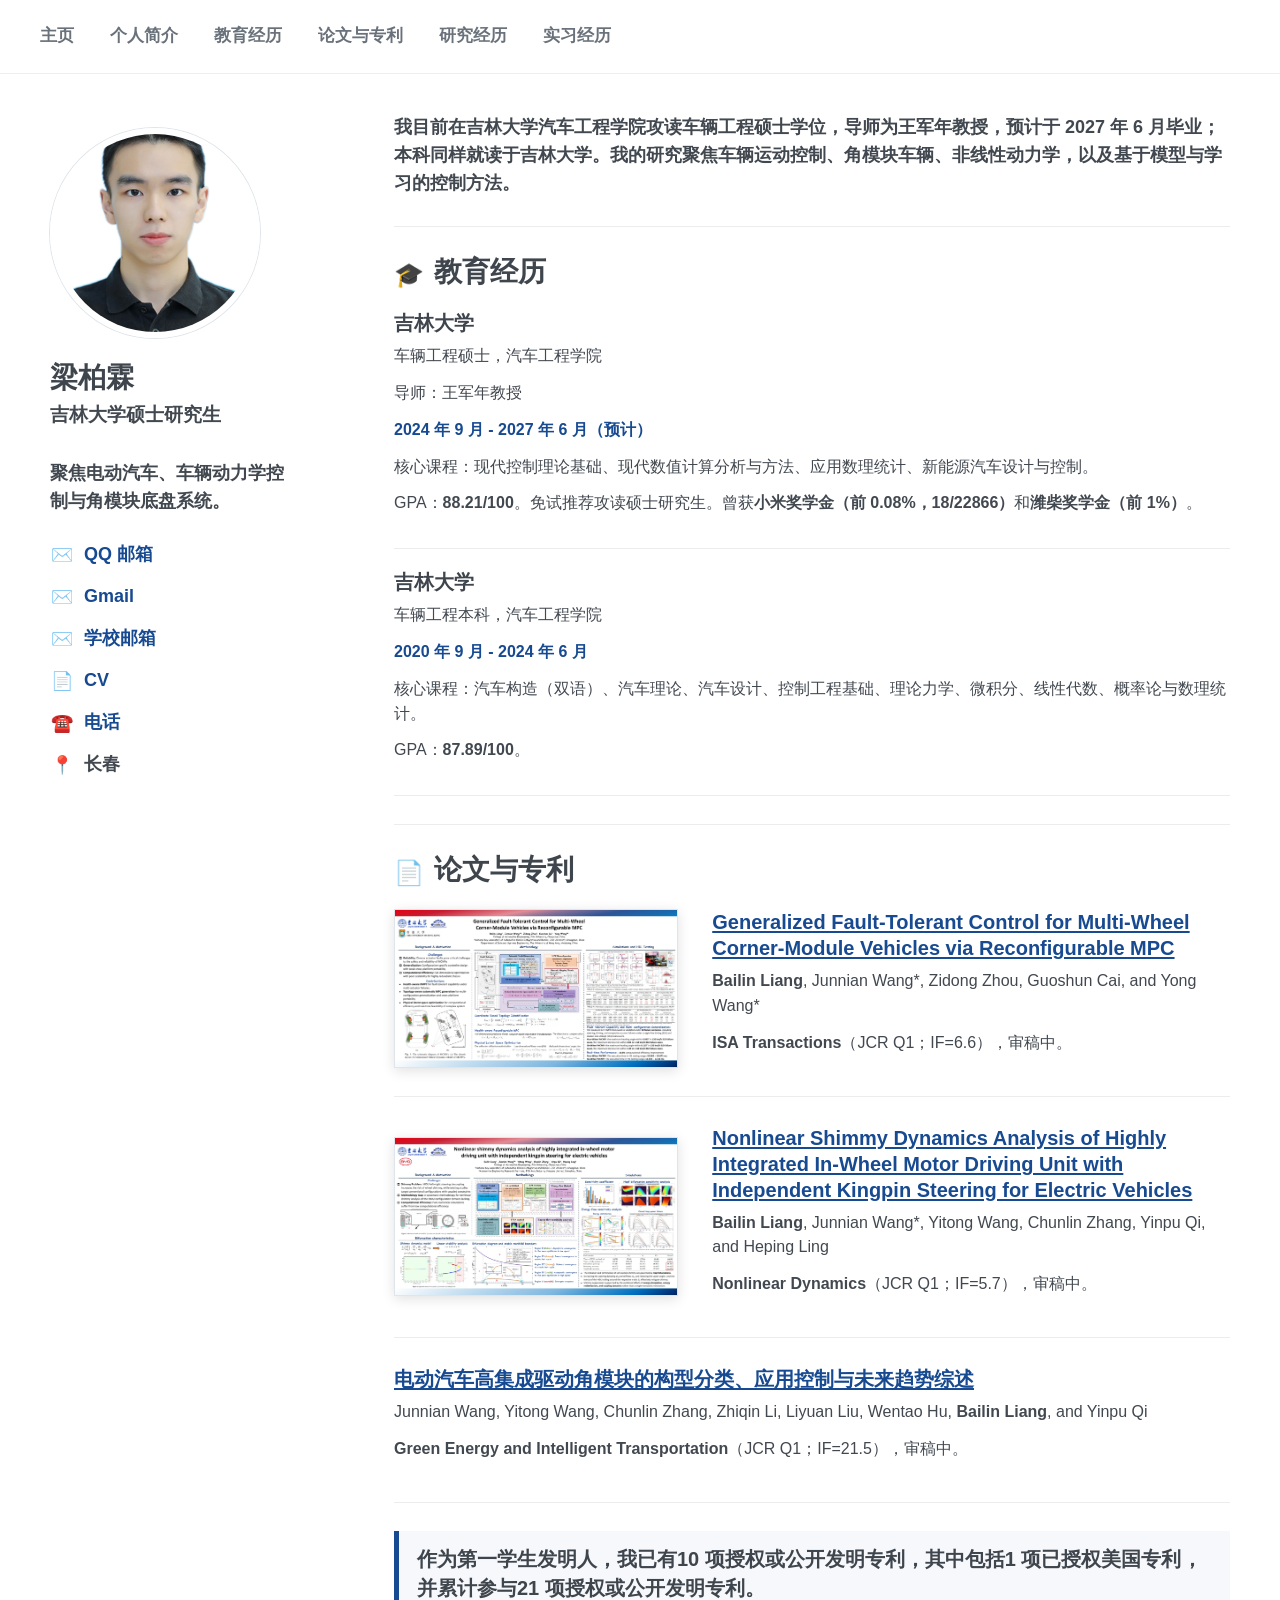
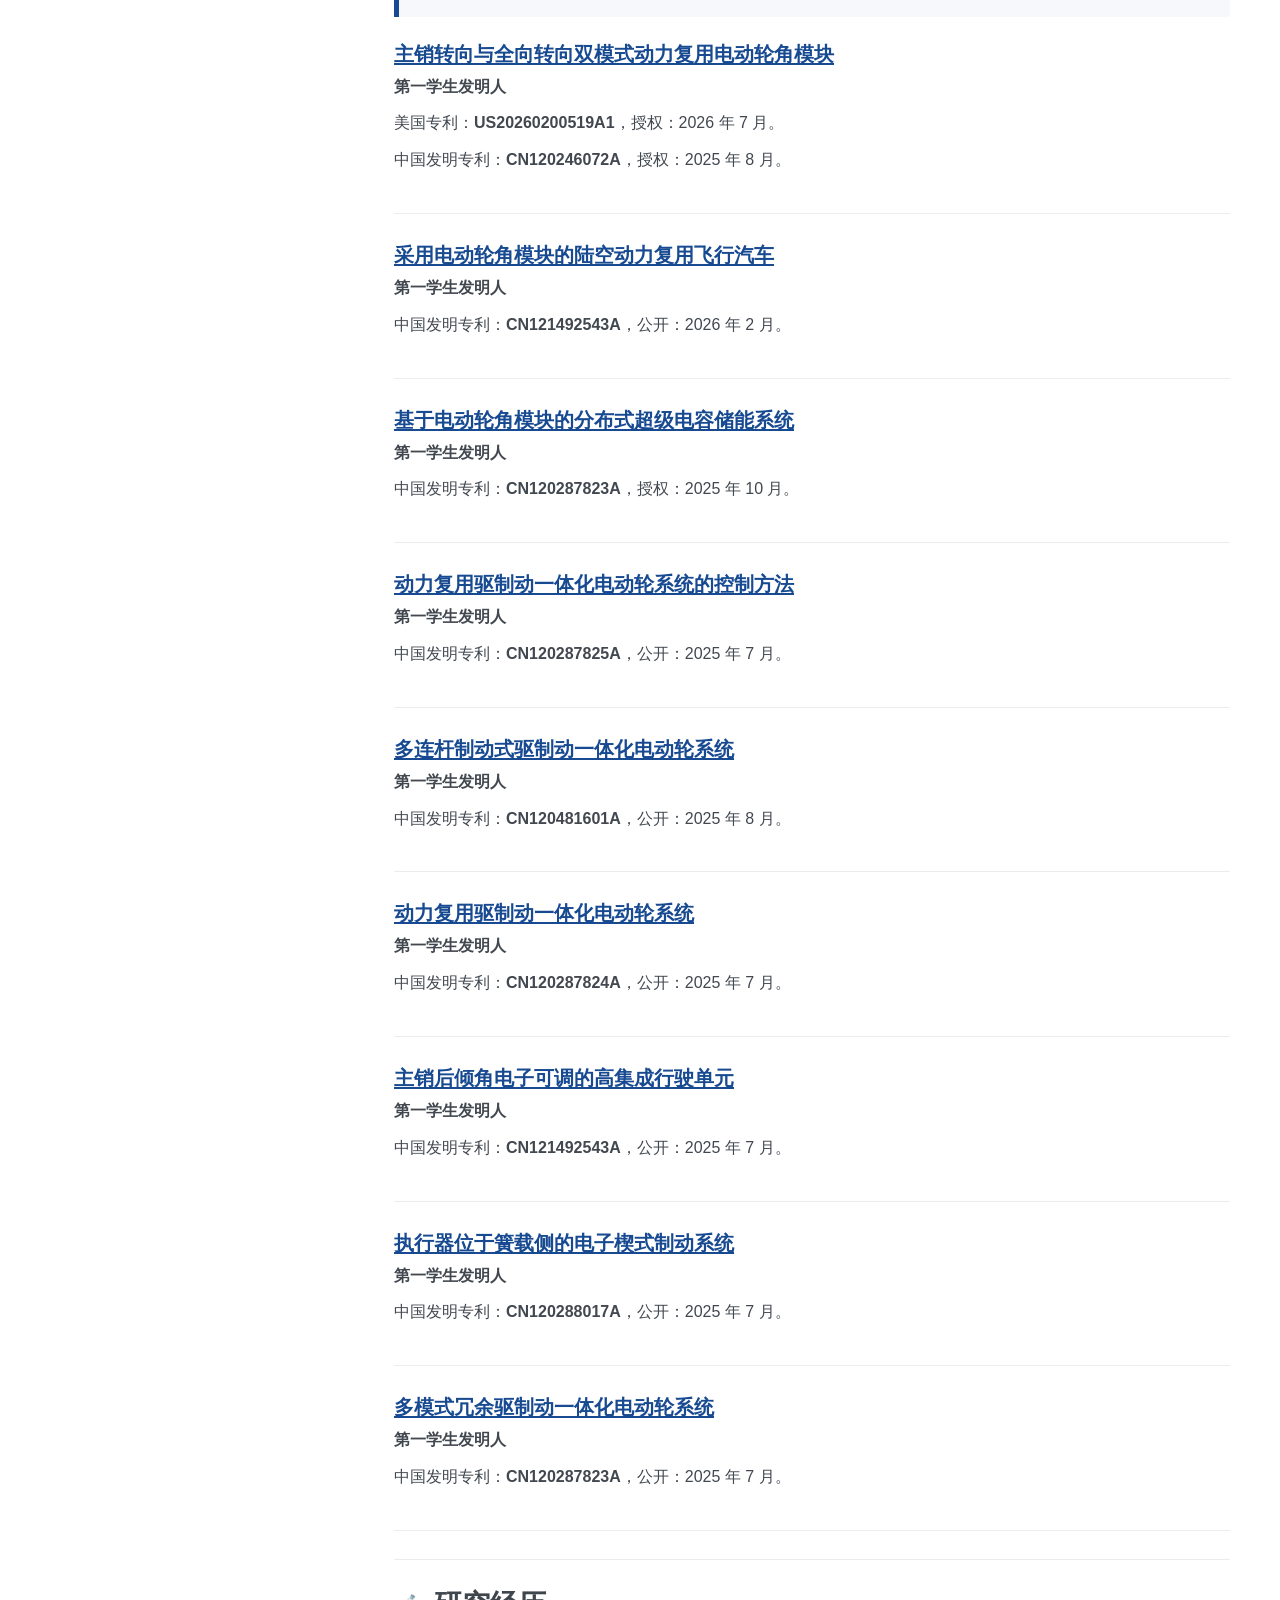
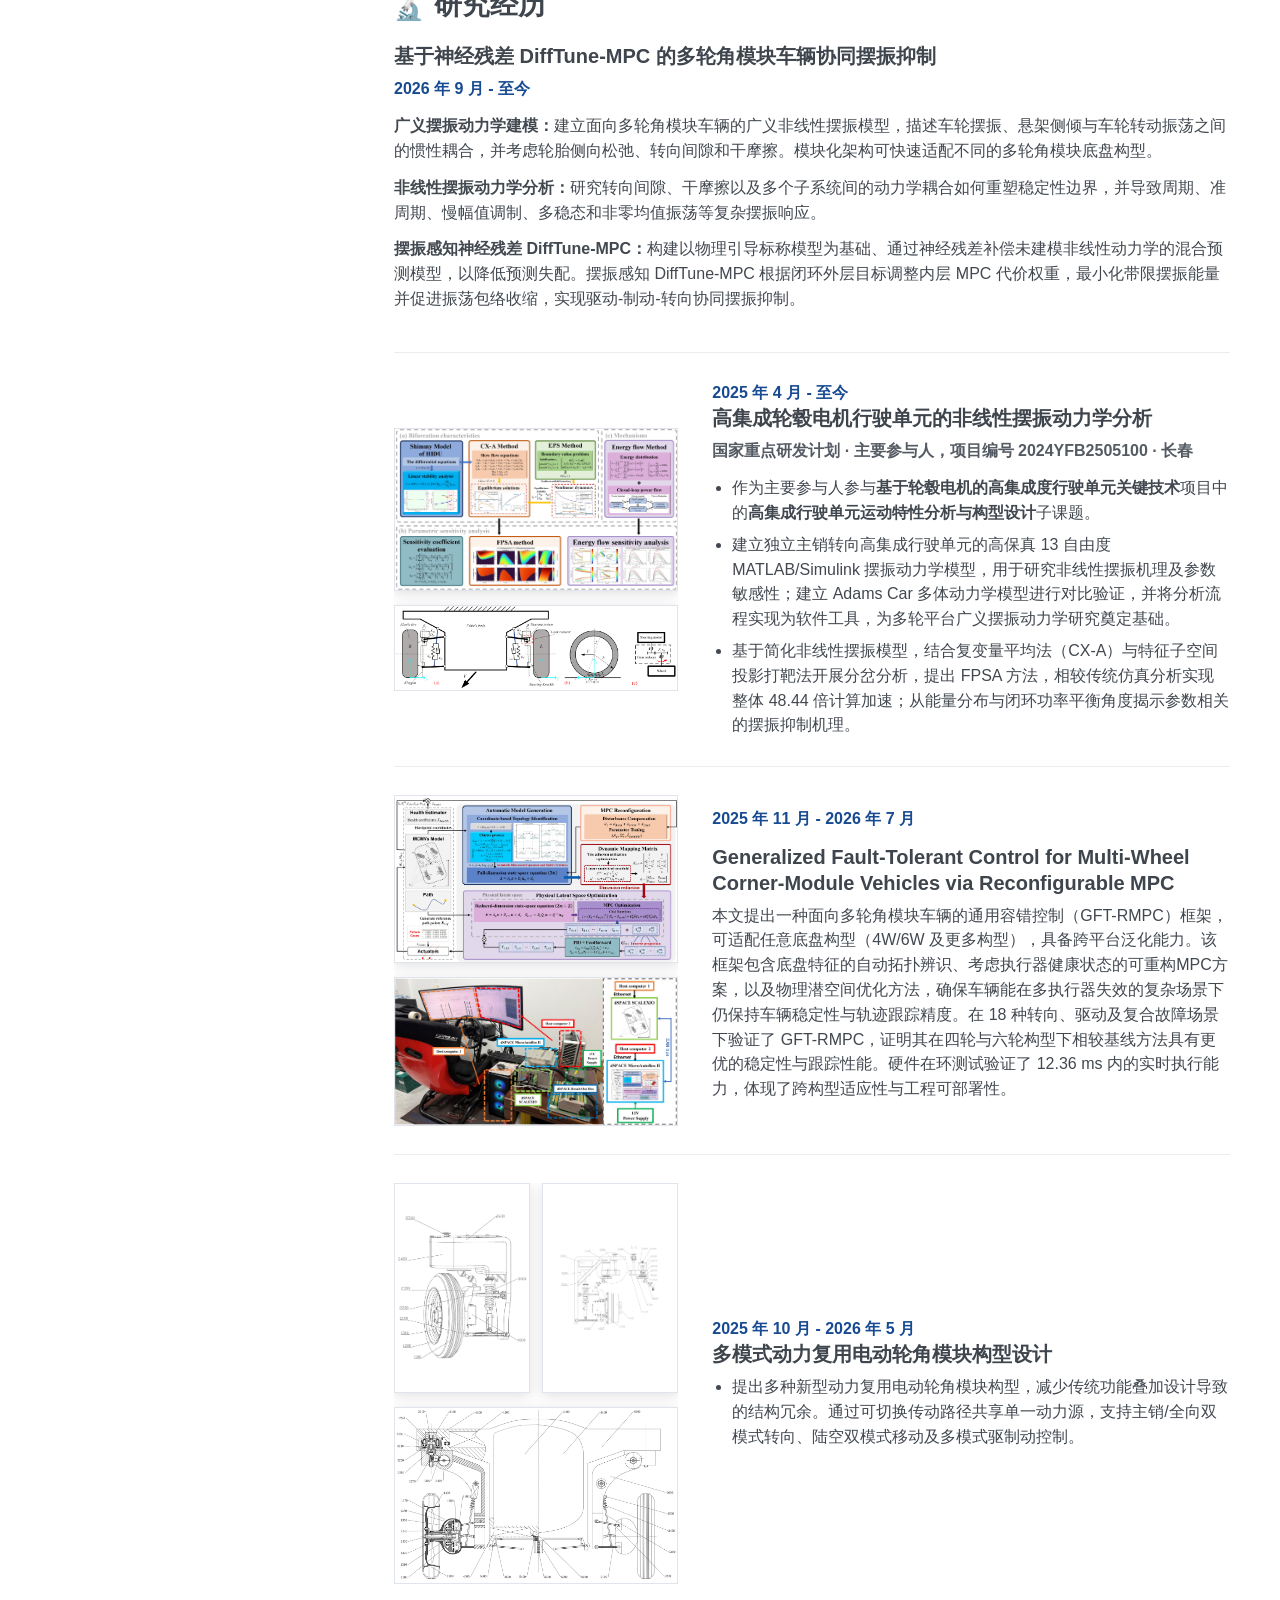
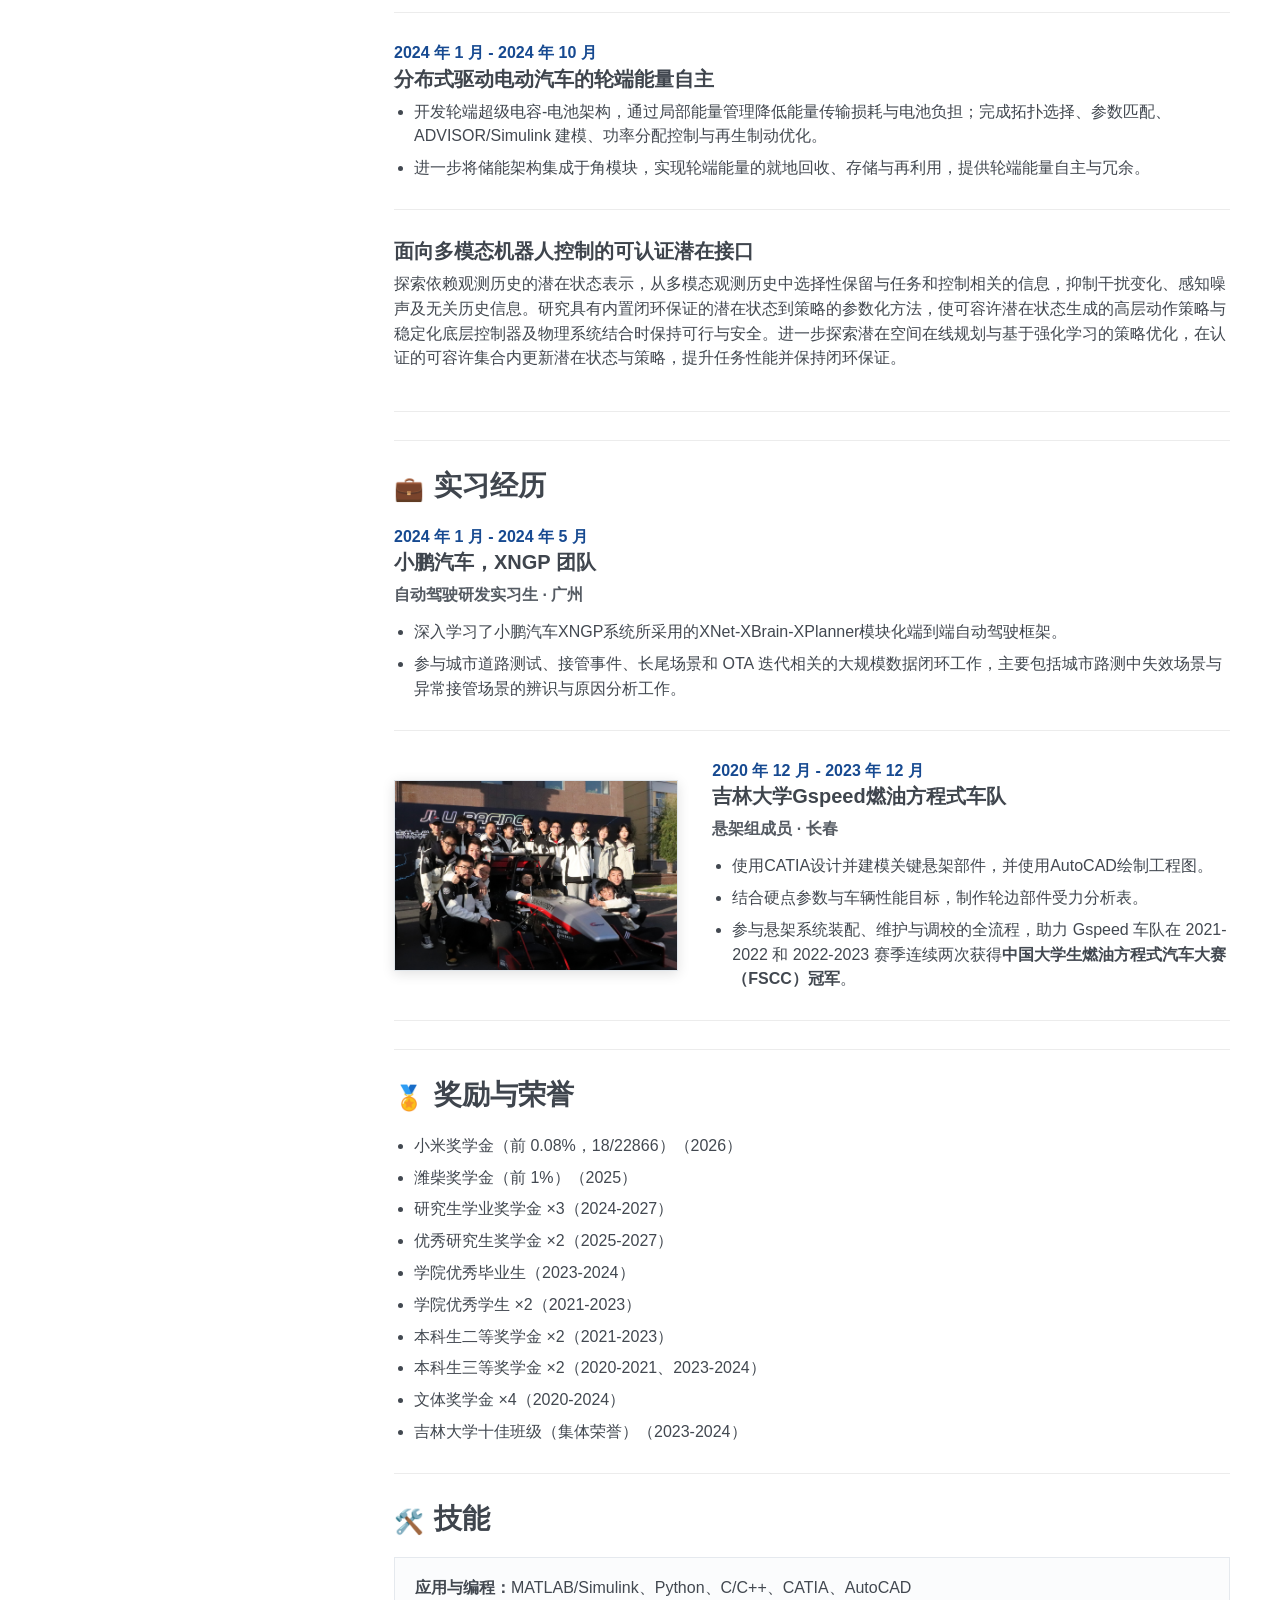
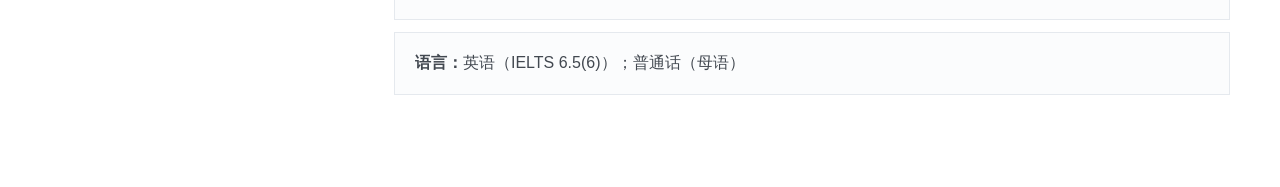
==== commit 90d25db1: "Update IELTS 6.5(6) and CV download cache" ====
--- a/index_zh.html
+++ b/index_zh.html
@@ -32,9 +32,9 @@
 
       <ul class="contact-list">
         <li><span class="contact-icon">&#9993;&#65039;</span><a href="mailto:3114044747@qq.com">QQ 邮箱</a></li>
-        <li><span class="contact-icon">&#9993;&#65039;</span><a href="mailto:sha593609@gmail.com">Gmail</a></li>
+        <li><span class="contact-icon">&#9993;&#65039;</span><a href="mailto:bailinliang2001@gmail.com">Gmail</a></li>
         <li><span class="contact-icon">&#9993;&#65039;</span><a href="mailto:liangbl24@jlu.edu.cn">学校邮箱</a></li>
-        <li><span class="contact-icon">&#128196;</span><a href="Bailin_Liang_CV.pdf?v=b4456e4cd34a" target="_blank" rel="noopener">CV</a></li>
+        <li><span class="contact-icon">&#128196;</span><a href="Bailin_Liang_CV.pdf?v=a768502533f5" target="_blank" rel="noopener">CV</a></li>
         <li><span class="contact-icon">&#9742;&#65039;</span><a href="tel:+8618038756869">电话</a></li>
         <li><span class="contact-icon">&#128205;</span>长春</li>
       </ul>
@@ -323,7 +323,7 @@
         <h2><span class="section-icon">&#128736;&#65039;</span>技能</h2>
         <ul class="skill-grid">
           <li><strong>应用与编程：</strong>MATLAB/Simulink、Python、C/C++、CATIA、AutoCAD</li>
-          <li><strong>语言：</strong>英语（工作熟练）；普通话（母语）</li>
+          <li><strong>语言：</strong>英语（IELTS 6.5(6)）；普通话（母语）</li>
         </ul>
       </section>
 
